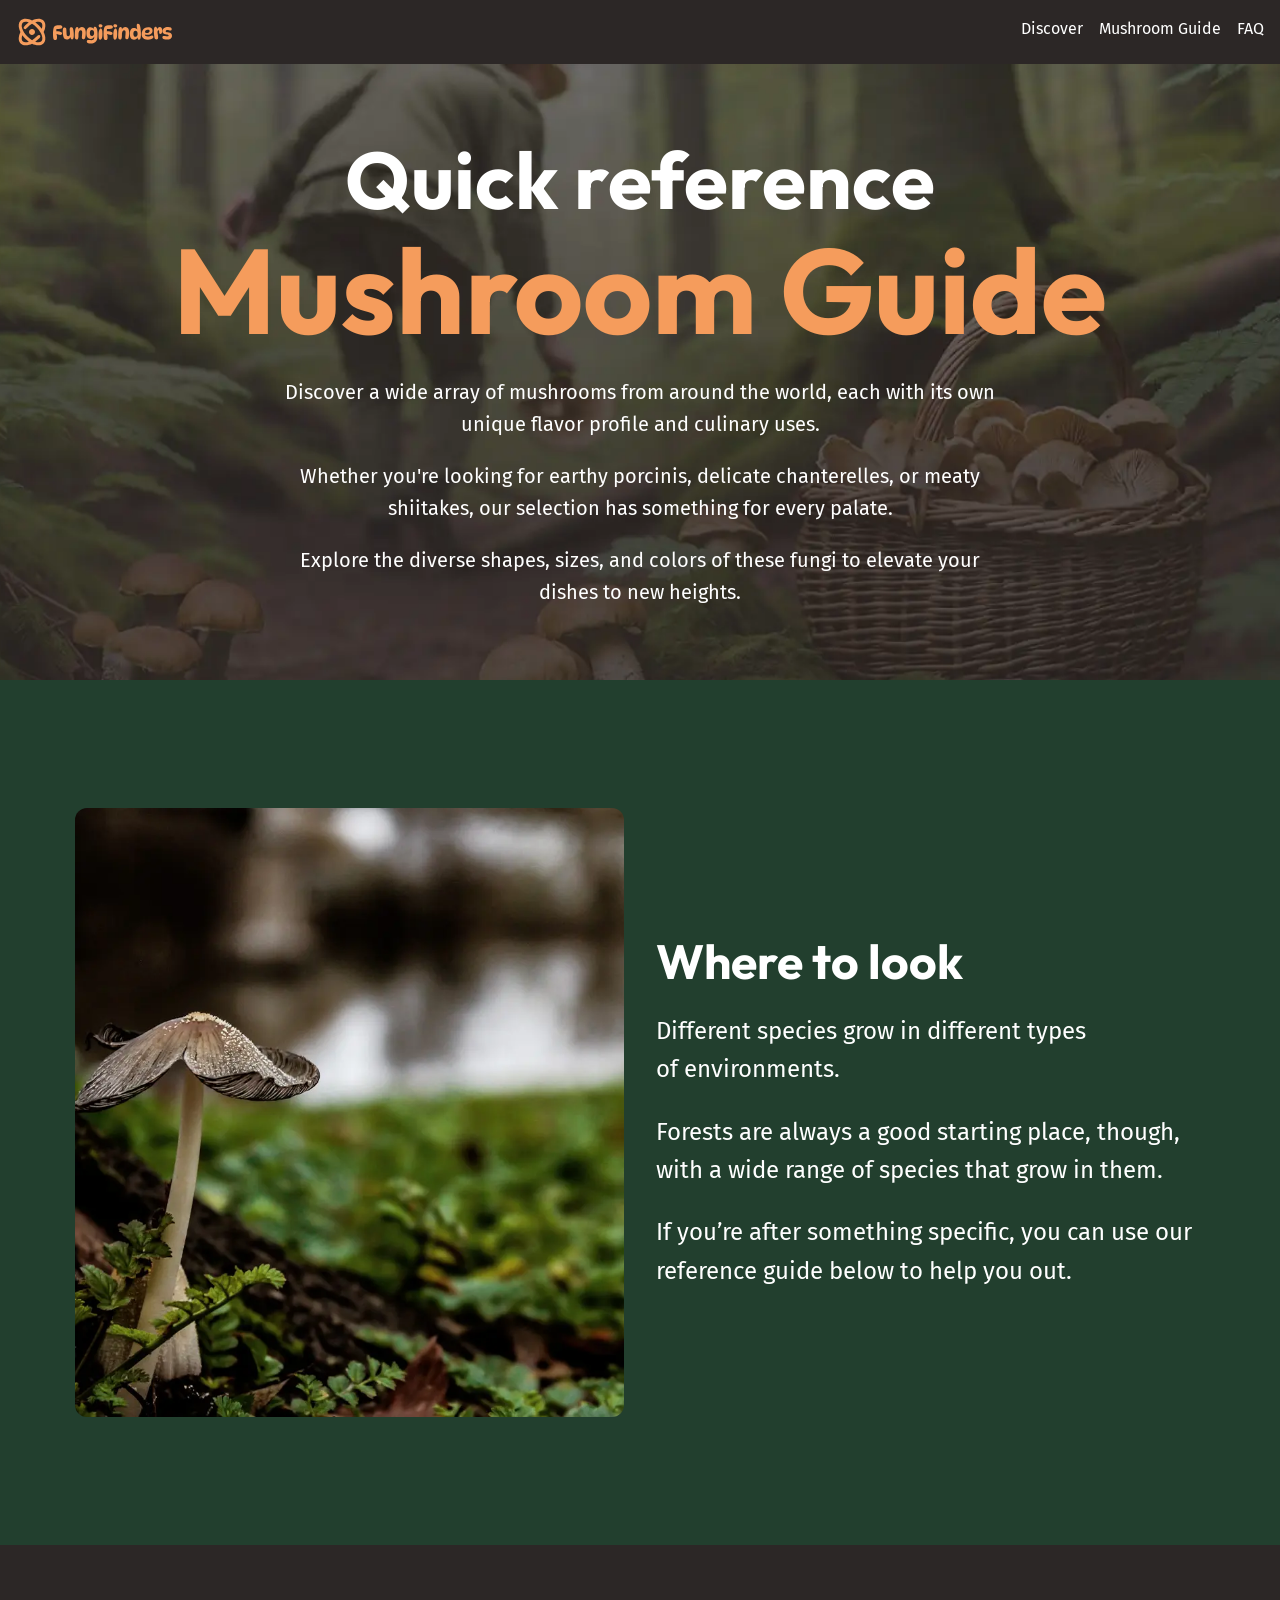
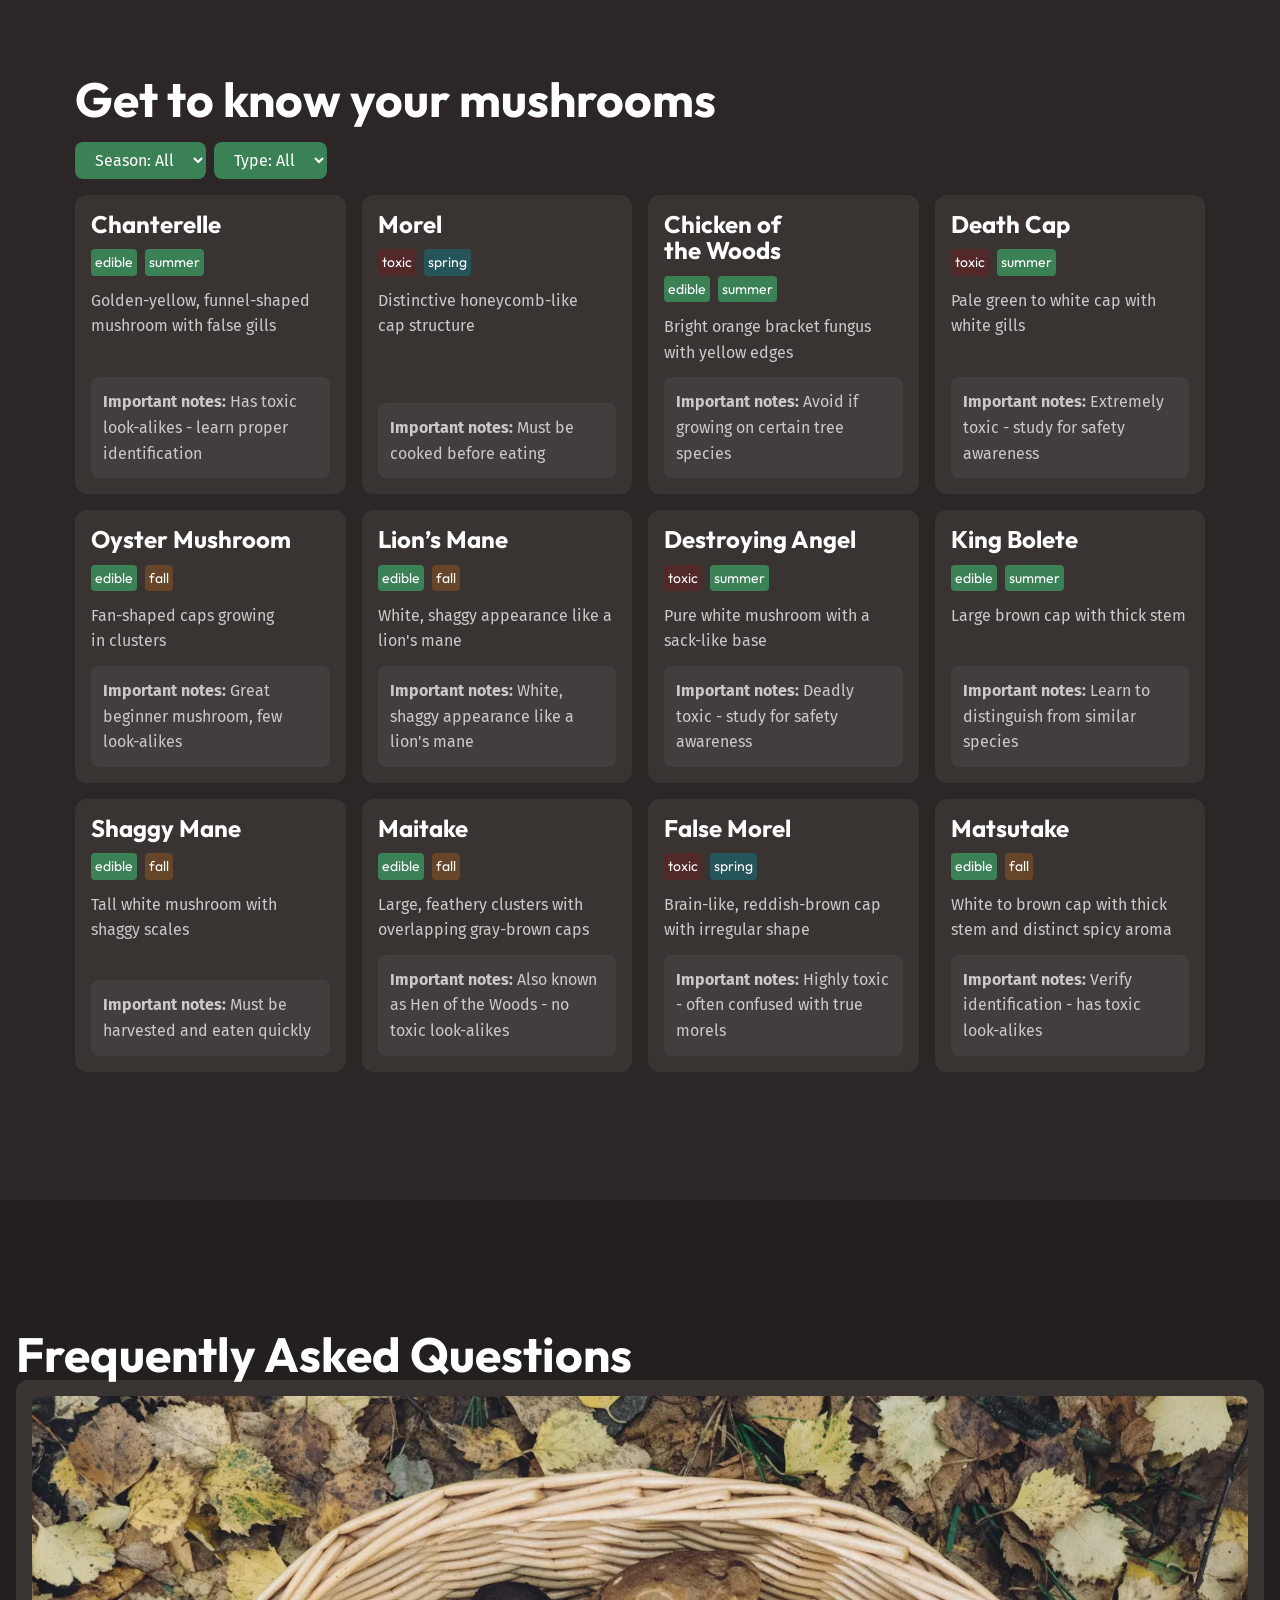
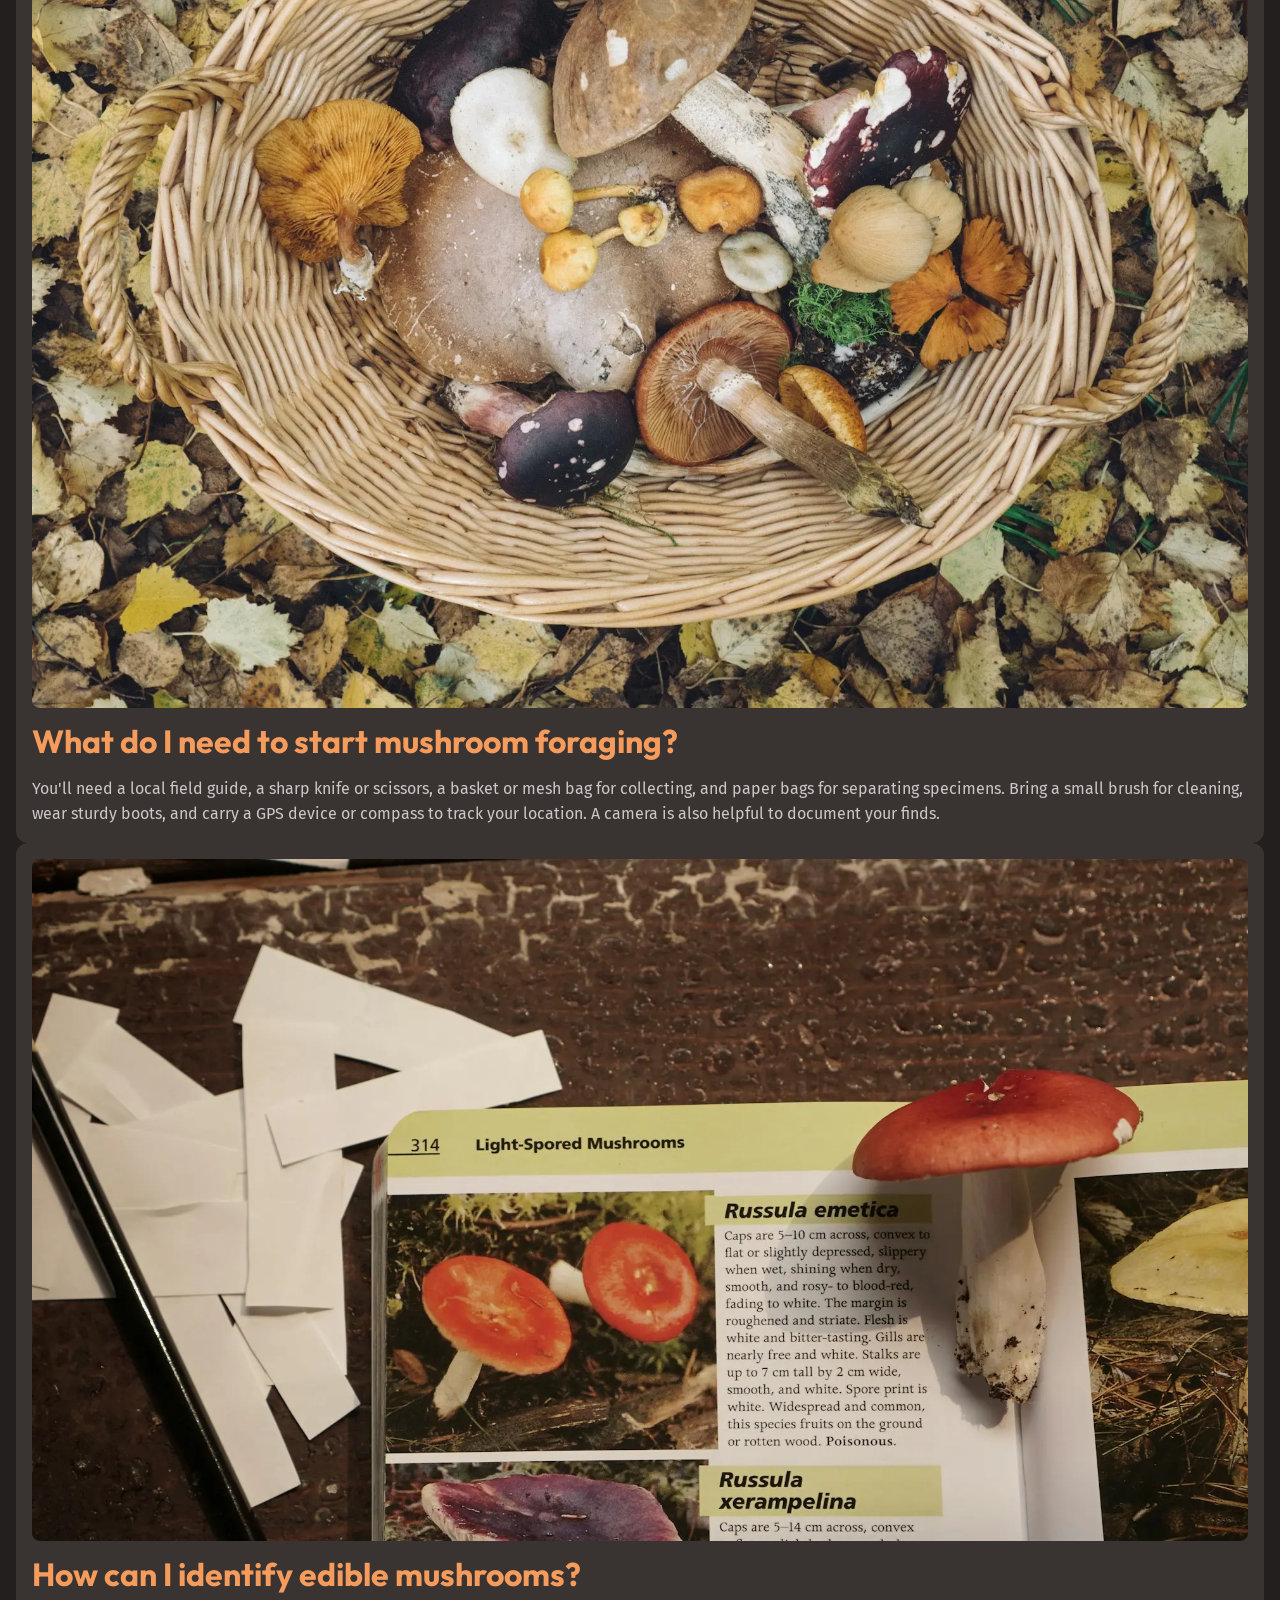
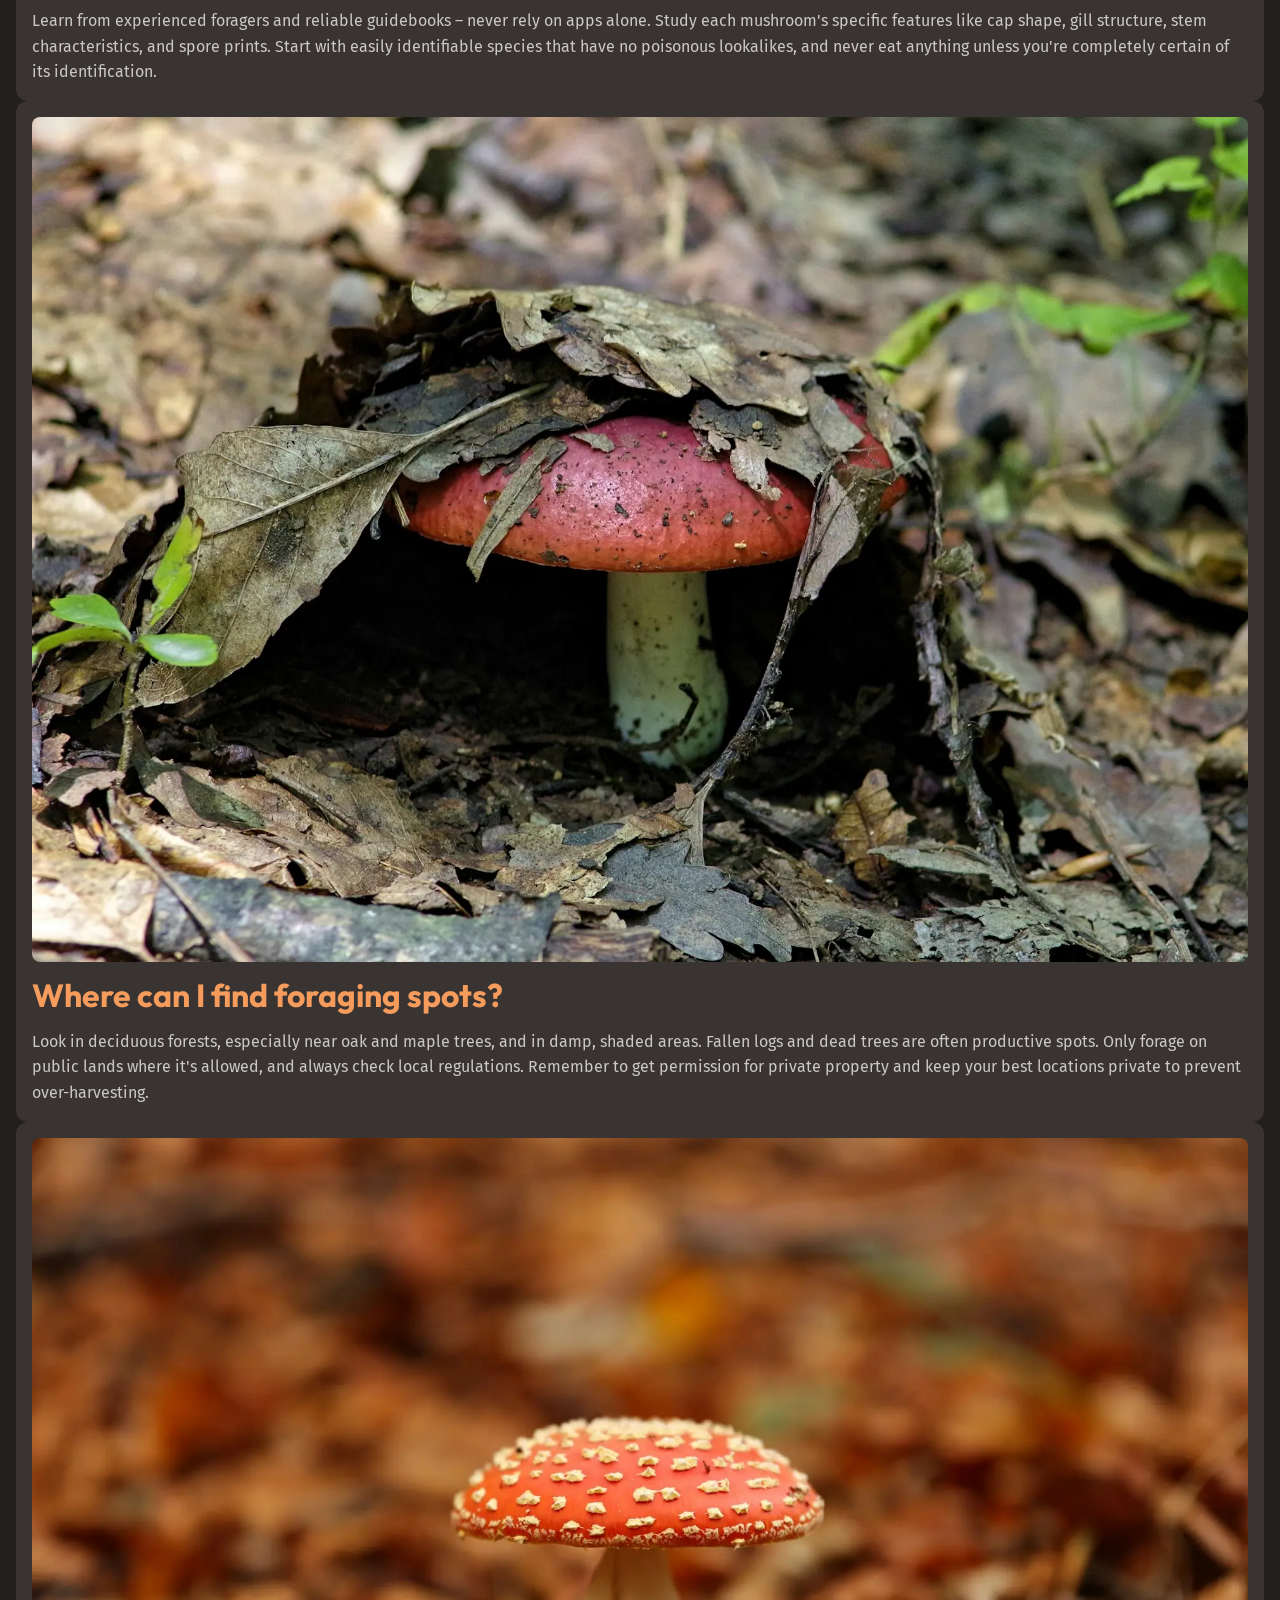
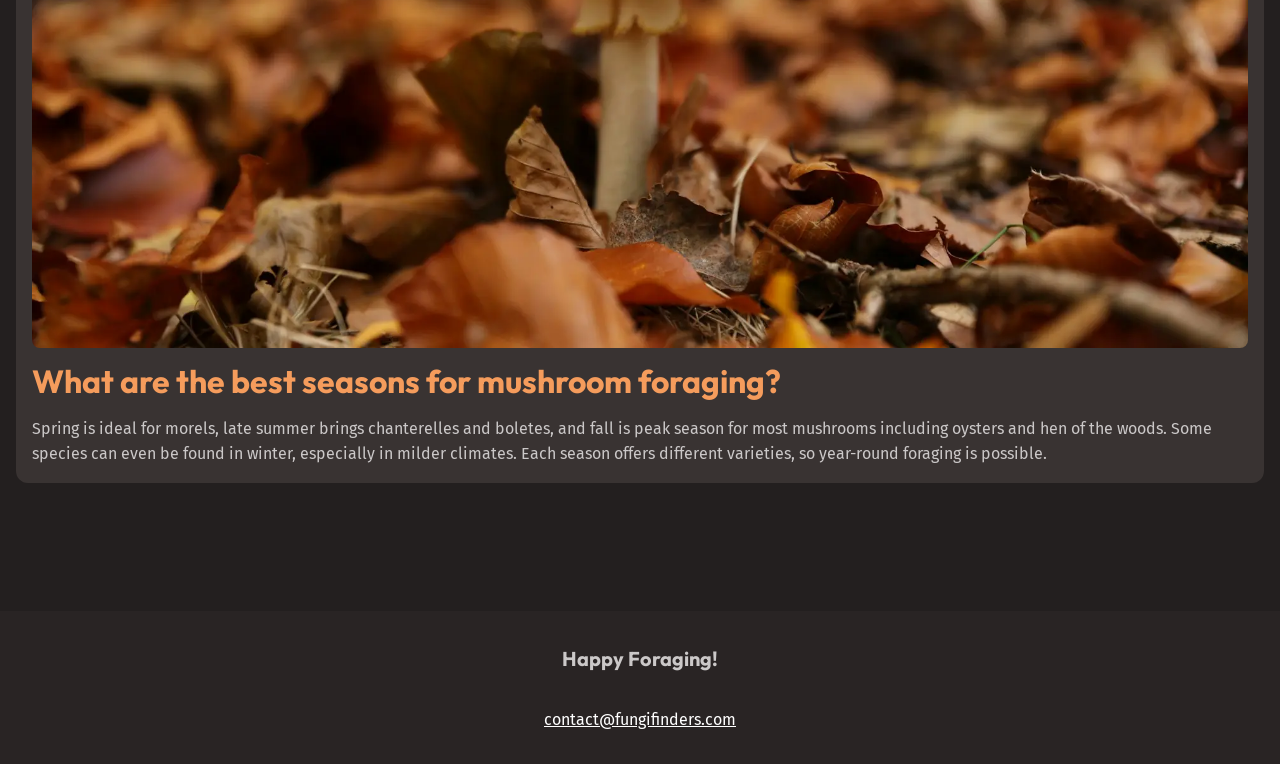
==== mushroom-guide.html @ 96f4bde3 "add decent styling of `select` elements The tag name was used for styling, because if we customize s" ====
<!doctype html>
<html lang="en">
  <head>
    <meta charset="UTF-8" />
    <meta name="viewport" content="width=device-width, initial-scale=1.0" />
    <title>Funghi Finders</title>
    <link rel="preconnect" href="https://fonts.googleapis.com" />
    <link rel="preconnect" href="https://fonts.gstatic.com" crossorigin />
    <link
      href="https://fonts.googleapis.com/css2?family=Fira+Sans:wght@400;700&family=Outfit:wght@100..900&display=swap"
      rel="stylesheet"
    />
    <link rel="stylesheet" href="style.css" />
    <script src="/main.js" defer></script>
  </head>
  <body>
    <a class="skip-to-main" href="#main">Skip to main content</a>

    <header class="site-header">
      <div class="wrapper" data-width="wide">
        <div class="site-header__inner">
          <img src="/assets/fungi-finders.svg" alt="Funghi Finders" />
          <button aria-controls="primary-nav" aria-expanded="false">
            <span class="visually-hidden">Menu</span>
            <img src="/assets/hamburger.svg" alt="" />
          </button>
          <nav id="primary-nav" class="primary-navigation">
            <ul>
              <li><a href="/">Discover</a></li>
              <li><a href="#">Mushroom Guide</a></li>
              <li><a href="#">FAQ</a></li>
            </ul>
          </nav>
        </div>
      </div>
    </header>

    <main id="main">
      <section class="hero flow section" data-padding="compact">
        <div class="wrapper">
          <h1 class="hero__title">
            Quick reference <span>Mushroom Guide</span>
          </h1>
        </div>
        <div class="wrapper" data-width="narrow">
          <div class="flow">
            <p>
              Discover a wide array of mushrooms from around the world, each
              with its own unique flavor profile and culinary uses.
            </p>
            <p>
              Whether you're looking for earthy porcinis, delicate chanterelles,
              or meaty shiitakes, our selection has something for every palate.
            </p>
            <p>
              Explore the diverse shapes, sizes, and colors of these fungi to
              elevate your dishes to new heights.
            </p>
          </div>
        </div>
      </section>

      <!-- where to look -->
      <section class="background-accent section">
        <div class="wrapper">
          <div class="equal-columns" data-alignment="centered" data-gap="large">
            <div>
              <img
                src="/assets/where-to-look.webp"
                alt="A white mushroom with a large cap growing on the forest flow"
              />
            </div>
            <div class="flow font-size-lg text-high-contrast">
              <h2 class="section-title">Where to look</h2>
              <p>Different species grow in different types of environments.</p>
              <p>
                Forests are always a good starting place, though, with a wide
                range of species that grow in them.
              </p>
              <p>
                If you’re after something specific, you can use our reference
                guide below to help you out.
              </p>
            </div>
          </div>
        </div>
      </section>

      <section class="mushroom-guide section">
        <div class="wrapper">
          <div class="flow">
            <h2 class="section-title">Get to know your mushrooms</h2>
            <div class="flex-group">
              <select>
                <option value="all">Season: All</option>
                <option value="spring">Spring</option>
                <option value="summer">Summer</option>
                <option value="fall">Fall</option>
              </select>
              <select>
                <option value="all">Type: All</option>
                <option value="edible">Edible</option>
                <option value="toxic">Toxic</option>
              </select>
            </div>

            <!-- grid of mushrooms -->
            <div class="grid-auto-fit">
              <div class="card">
                <h3 class="card__title">Chanterelle</h3>
                <ul
                  class="tag-list"
                  role="list"
                  aria-label="Mushroom characteristics"
                >
                  <li data-edible="edible">
                    <span class="visually-hidden">This mushroom is</span>
                    edible
                  </li>
                  <li data-season="summer">
                    <span class="visually-hidden"
                      >Best season to harvest this mushroom is</span
                    >
                    summer
                  </li>
                </ul>
                <p>Golden-yellow, funnel-shaped mushroom with false gills</p>
                <div class="card__note">
                  <strong>Important notes: </strong>
                  Has toxic look-alikes - learn proper identification
                </div>
              </div>

              <div class="card">
                <h3 class="card__title">Morel</h3>
                <ul
                  class="tag-list"
                  role="list"
                  aria-label="Mushroom characteristics"
                >
                  <li data-edible="toxic">
                    <span class="visually-hidden">This mushroom is</span>
                    toxic
                  </li>
                  <li data-season="spring">
                    <span class="visually-hidden"
                      >Best season to harvest this mushroom is</span
                    >
                    spring
                  </li>
                </ul>
                <p>Distinctive honeycomb-like cap structure</p>
                <div class="card__note">
                  <strong>Important notes: </strong>
                  Must be cooked before eating
                </div>
              </div>

              <div class="card">
                <h3 class="card__title">Chicken of the Woods</h3>
                <ul
                  class="tag-list"
                  role="list"
                  aria-label="Mushroom characteristics"
                >
                  <li data-edible="edible">
                    <span class="visually-hidden">This mushroom is</span>
                    edible
                  </li>
                  <li data-season="summer">
                    <span class="visually-hidden"
                      >Best season to harvest this mushroom is</span
                    >
                    summer
                  </li>
                </ul>
                <p>Bright orange bracket fungus with yellow edges</p>
                <div class="card__note">
                  <strong>Important notes: </strong>
                  Avoid if growing on certain tree species
                </div>
              </div>

              <div class="card">
                <h3 class="card__title">Death Cap</h3>
                <ul
                  class="tag-list"
                  role="list"
                  aria-label="Mushroom characteristics"
                >
                  <li data-edible="toxic">
                    <span class="visually-hidden">This mushroom is</span>
                    toxic
                  </li>
                  <li data-season="summer">
                    <span class="visually-hidden"
                      >Best season to harvest this mushroom is</span
                    >
                    summer
                  </li>
                </ul>
                <p>Pale green to white cap with white gills</p>
                <div class="card__note">
                  <strong>Important notes: </strong>
                  Extremely toxic - study for safety awareness
                </div>
              </div>

              <!-- 2 row -->

              <div class="card">
                <h3 class="card__title">Oyster Mushroom</h3>
                <ul
                  class="tag-list"
                  role="list"
                  aria-label="Mushroom characteristics"
                >
                  <li data-edible="edible">
                    <span class="visually-hidden">This mushroom is</span>
                    edible
                  </li>
                  <li data-season="fall">
                    <span class="visually-hidden"
                      >Best season to harvest this mushroom is</span
                    >
                    fall
                  </li>
                </ul>
                <p>
                  <!-- prettier-ignore -->
                  Fan-shaped caps growing in clusters
                </p>
                <div class="card__note">
                  <strong>Important notes: </strong>
                  Great beginner mushroom, few look-alikes
                </div>
              </div>

              <div class="card">
                <h3 class="card__title">Lion’s Mane</h3>
                <ul
                  class="tag-list"
                  role="list"
                  aria-label="Mushroom characteristics"
                >
                  <li data-edible="edible">
                    <span class="visually-hidden">This mushroom is</span>
                    edible
                  </li>
                  <li data-season="fall">
                    <span class="visually-hidden"
                      >Best season to harvest this mushroom is</span
                    >
                    fall
                  </li>
                </ul>
                <p>
                  <!-- prettier-ignore -->
                  White, shaggy appearance like a lion's mane
                </p>
                <div class="card__note">
                  <strong>Important notes: </strong>
                  White, shaggy appearance like a lion's mane
                </div>
              </div>

              <div class="card">
                <h3 class="card__title">
                  <!-- prettier-ignore -->
                  Destroying Angel
                </h3>
                <ul
                  class="tag-list"
                  role="list"
                  aria-label="Mushroom characteristics"
                >
                  <li data-edible="toxic">
                    <span class="visually-hidden">This mushroom is</span>
                    toxic
                  </li>
                  <li data-season="summer">
                    <span class="visually-hidden"
                      >Best season to harvest this mushroom is</span
                    >
                    summer
                  </li>
                </ul>
                <p>
                  <!-- prettier-ignore -->
                  Pure white mushroom with a sack-like base
                </p>
                <div class="card__note">
                  <strong>Important notes: </strong>
                  Deadly toxic - study for safety awareness
                </div>
              </div>

              <div class="card">
                <h3 class="card__title">
                  <!-- prettier-ignore -->
                  King Bolete
                </h3>
                <ul
                  class="tag-list"
                  role="list"
                  aria-label="Mushroom characteristics"
                >
                  <li data-edible="edible">
                    <span class="visually-hidden">This mushroom is</span>
                    edible
                  </li>
                  <li data-season="summer">
                    <span class="visually-hidden"
                      >Best season to harvest this mushroom is</span
                    >
                    summer
                  </li>
                </ul>
                <p>
                  <!-- prettier-ignore -->
                  Large brown cap with thick stem
                </p>
                <div class="card__note">
                  <strong>Important notes: </strong>
                  Learn to distinguish from similar species
                </div>
              </div>

              <!-- 3 row -->

              <div class="card">
                <h3 class="card__title">
                  <!-- prettier-ignore -->
                  Shaggy Mane
                </h3>
                <ul
                  class="tag-list"
                  role="list"
                  aria-label="Mushroom characteristics"
                >
                  <li data-edible="edible">
                    <span class="visually-hidden">This mushroom is</span>
                    edible
                  </li>
                  <li data-season="fall">
                    <span class="visually-hidden"
                      >Best season to harvest this mushroom is</span
                    >
                    fall
                  </li>
                </ul>
                <p>
                  <!-- prettier-ignore -->
                  Tall white mushroom with shaggy scales
                </p>
                <div class="card__note">
                  <strong>Important notes: </strong>
                  Must be harvested and eaten quickly
                </div>
              </div>

              <div class="card">
                <h3 class="card__title">
                  <!-- prettier-ignore -->
                  Maitake
                </h3>
                <ul
                  class="tag-list"
                  role="list"
                  aria-label="Mushroom characteristics"
                >
                  <li data-edible="edible">
                    <span class="visually-hidden">This mushroom is</span>
                    edible
                  </li>
                  <li data-season="fall">
                    <span class="visually-hidden"
                      >Best season to harvest this mushroom is</span
                    >
                    fall
                  </li>
                </ul>
                <p>
                  <!-- prettier-ignore -->
                  Large, feathery clusters with overlapping gray-brown caps
                </p>
                <div class="card__note">
                  <strong>Important notes: </strong>
                  Also known as Hen of the Woods - no toxic look-alikes
                </div>
              </div>

              <div class="card">
                <h3 class="card__title">
                  <!-- prettier-ignore -->
                  False Morel
                </h3>
                <ul
                  class="tag-list"
                  role="list"
                  aria-label="Mushroom characteristics"
                >
                  <li data-edible="toxic">
                    <span class="visually-hidden">This mushroom is</span>
                    toxic
                  </li>
                  <li data-season="spring">
                    <span class="visually-hidden"
                      >Best season to harvest this mushroom is</span
                    >
                    spring
                  </li>
                </ul>
                <p>
                  <!-- prettier-ignore -->
                  Brain-like, reddish-brown cap with irregular shape
                </p>
                <div class="card__note">
                  <strong>Important notes: </strong>
                  Highly toxic - often confused with true morels
                </div>
              </div>

              <div class="card">
                <h3 class="card__title">
                  <!-- prettier-ignore -->
                  Matsutake
                </h3>
                <ul
                  class="tag-list"
                  role="list"
                  aria-label="Mushroom characteristics"
                >
                  <li data-edible="edible">
                    <span class="visually-hidden">This mushroom is</span>
                    edible
                  </li>
                  <li data-season="fall">
                    <span class="visually-hidden"
                      >Best season to harvest this mushroom is</span
                    >
                    fall
                  </li>
                </ul>
                <p>
                  <!-- prettier-ignore -->
                  White to brown cap with thick stem and distinct spicy aroma
                </p>
                <div class="card__note">
                  <strong>Important notes: </strong>
                  Verify identification - has toxic look-alikes
                </div>
              </div>
            </div>
          </div>
        </div>
      </section>

      <section class="background-extra-dark section">
        <div class="wrapper" data-width="wide">
          <h2 class="section-title">Frequently Asked Questions</h2>

          <div class="card">
            <img
              src="/assets/start-foraging.webp"
              alt="A basket full of wild mushrooms"
            />
            <h3 class="card__title">
              What do I need to start mushroom foraging?
            </h3>
            <p>
              You'll need a local field guide, a sharp knife or scissors, a
              basket or mesh bag for collecting, and paper bags for separating
              specimens. Bring a small brush for cleaning, wear sturdy boots,
              and carry a GPS device or compass to track your location. A camera
              is also helpful to document your finds.
            </p>
          </div>

          <div class="card">
            <img
              src="/assets/identify-mushrooms.webp"
              alt="A mushroom on top of a book, showing information on a mushroom"
            />
            <h3 class="card__title">How can I identify edible mushrooms?</h3>
            <p>
              Learn from experienced foragers and reliable guidebooks – never
              rely on apps alone. Study each mushroom's specific features like
              cap shape, gill structure, stem characteristics, and spore prints.
              Start with easily identifiable species that have no poisonous
              lookalikes, and never eat anything unless you're completely
              certain of its identification.
            </p>
          </div>

          <div class="card">
            <img
              src="/assets/where-to-find.webp"
              alt="A mushroom with a red cap"
            />
            <h3 class="card__title">Where can I find foraging spots?</h3>
            <p>
              Look in deciduous forests, especially near oak and maple trees,
              and in damp, shaded areas. Fallen logs and dead trees are often
              productive spots. Only forage on public lands where it's allowed,
              and always check local regulations. Remember to get permission for
              private property and keep your best locations private to prevent
              over-harvesting.
            </p>
          </div>

          <div class="card">
            <img
              src="/assets/best-seasons.webp"
              alt="A red capped mushroom with white dots on it"
            />
            <h3 class="card__title">
              What are the best seasons for mushroom foraging?
            </h3>
            <p>
              Spring is ideal for morels, late summer brings chanterelles and
              boletes, and fall is peak season for most mushrooms including
              oysters and hen of the woods. Some species can even be found in
              winter, especially in milder climates. Each season offers
              different varieties, so year-round foraging is possible.
            </p>
          </div>
        </div>
      </section>
    </main>

    <footer class="site-footer">
      <p class="site-footer__title">Happy Foraging!</p>
      <a href="mailto:contact@fungifinders.com">contact@fungifinders.com</a>
    </footer>
  </body>
</html>
---- style.css ----
@layer reset {
  *,
  *::before,
  *::after {
    box-sizing: border-box;
  }

  /* https://kilianvalkhof.com/2022/css-html/your-css-reset-needs-text-size-adjust-probably/ */
  html {
    -moz-text-size-adjust: none;
    -webkit-text-size-adjust: none;
    text-size-adjust: none;
  }

  body,
  h1,
  h2,
  h3,
  h4,
  p,
  figure,
  blockquote,
  dl,
  dd {
    margin: 0;
  }

  /* https://www.scottohara.me/blog/2019/01/12/lists-and-safari.html */
  [role="list"] {
    list-style: none;
    margin: 0;
    padding: 0;
  }

  body {
    min-block-size: 100vh;
    line-height: 1.6;
  }

  h1,
  h2,
  h3,
  button,
  input,
  label {
    line-height: 1.1;
  }

  h1,
  h2,
  h3,
  h4 {
    text-wrap: balance;
  }

  p,
  li {
    text-wrap: pretty;
  }

  img,
  picture {
    max-inline-size: 100%;
    display: block;
  }

  input,
  button,
  textarea,
  select {
    font: inherit;
  }
}

@layer base {
  :root {
    --clr-white: hsl(0, 0%, 100%);
    --clr-gray-100: hsl(0, 2%, 79%);
    --clr-brand-400: hsl(25, 88%, 75%);
    --clr-brand-500: hsl(25, 88%, 66%);
    --clr-green-400: hsl(143, 19%, 49%);
    --clr-green-500: hsl(143, 38%, 37%);
    --clr-green-600: hsl(145, 29%, 19%);
    --clr-brown-500: hsl(10, 5%, 25%);
    --clr-brown-600: hsl(9, 7%, 21%);
    --clr-brown-700: hsl(9, 8%, 16%);
    --clr-brown-800: hsl(0, 6%, 15%);
    --clr-brown-900: hsl(0, 6%, 13%);

    --clr-orange-500: hsl(28, 43%, 28%);
    --clr-red-500: hsl(359, 34%, 24%);
    --clr-teal-500: hsl(186, 42%, 25%);

    --ff-body: "Fira Sans", sans-serif;
    --ff-heading: "Outfit", sans-serif;

    --fs-300: 0.875rem;
    --fs-400: 1rem;
    --fs-500: 1.125rem;
    --fs-600: 1.25rem;
    --fs-700: 1.5rem;
    --fs-800: 2rem;
    --fs-900: 3.75rem;
    --fs-1000: 3.75rem;

    @media (width > 760px) {
      --fs-300: 0.875rem;
      --fs-400: 1rem;
      --fs-500: 1.25rem;
      --fs-600: 1.5rem;
      --fs-700: 2rem;
      --fs-800: 3rem;
      --fs-900: 5rem;
      --fs-1000: 7.5rem;
    }
  }

  :root {
    --text-main: var(--clr-gray-100);
    --text-high-contrast: var(--clr-white);
    --text-brand: var(--clr-brand-500);
    --text-brand-light: var(--clr-brand-400);

    --background-accent-light: var(--clr-green-400);
    --background-accent-main: var(--clr-green-500);
    --background-accent-dark: var(--clr-green-600);

    --background-extra-light: var(--clr-brown-500);
    --background-light: var(--clr-brown-600);
    --background-main: var(--clr-brown-700);
    --background-dark: var(--clr-brown-800);
    --background-extra-dark: var(--clr-brown-900);

    --font-size-heading-sm: var(--fs-700);
    --font-size-heading-regular: var(--fs-800);
    --font-size-heading-lg: var(--fs-900);
    --font-size-heading-xl: var(--fs-1000);

    --font-size-sm: var(--fs-300);
    --font-size-regular: var(--fs-400);
    --font-size-md: var(--fs-500);
    --font-size-lg: var(--fs-600);

    --border-radius-1: 0.25rem;
    --border-radius-2: 0.5rem;
    --border-radius-3: 0.75rem;
  }

  html {
    font-family: var(--ff-body);
    line-height: 1.6;
  }
  body {
    font-size: var(--font-size-regular);
    color: var(--text-main);
    background-color: var(--background-main);
  }

  h1,
  h2,
  h3,
  h4 {
    font-family: var(--ff-heading);
    color: var(--text-high-contrast);
  }

  h1 {
    font-size: var(--font-size-heading-lg);
  }

  a {
    color: var(--text-high-contrast);
  }

  a:hover,
  a:focus-visible {
    color: var(--text-brand-light);
  }

  img {
    border-radius: var(--border-radius-3);
  }
}

@layer layout {
  .flow > * + * {
    margin-block-start: var(--flow-space, 1em);
  }

  .grid-flow {
    display: grid;
    gap: var(--grid-flow-gap, 1rem);
  }

  .grid-auto-fit {
    --auto-fit-min-col-size: 250px;

    display: grid;
    gap: 1rem;
    grid-template-columns: repeat(
      auto-fit,
      minmax(min(var(--auto-fit-min-col-size), 100%), 1fr)
    );
  }

  .equal-columns {
    display: grid;
    gap: var(--equal-columns-gap, 1rem);
    align-items: var(--equal-columns-vertical-alignment, stretch);

    @media (width > 760px) {
      grid-auto-flow: column;
      grid-auto-columns: 1fr;
    }

    &[data-gap="large"] {
      --equal-columns-gap: 2rem;
    }

    &[data-alignment="centered"] {
      --equal-columns-vertical-alignment: center;
    }
  }

  .flex-group {
    display: flex;
    flex-wrap: wrap;
    gap: 0.5rem;
  }

  .section {
    --padding-block: 3.75rem;

    padding-block: var(--padding-block);

    @media (width > 760px) {
      --padding-block: 8rem;

      &[data-padding="compact"] {
        --padding-block: 4.5rem;
      }
    }
  }
  .wrapper {
    --wrapper-max-width: 1130px;

    max-width: var(--wrapper-max-width);
    margin-inline: auto;
    padding-inline: 1rem;
    box-sizing: content-box;

    &[data-width="narrow"] {
      --wrapper-max-width: 720px;
    }
    &[data-width="wide"] {
      --wrapper-max-width: 1330px;
    }
  }
}

@layer components {
  .skip-to-main:not(:focus) {
    clip: rect(0 0 0 0);
    clip-path: inset(50%);
    height: 1px;
    overflow: hidden;
    position: absolute;
    white-space: nowrap;
    width: 1px;
  }
  .skip-to-main {
    position: absolute;
    background-color: var(--background-accent-main);
    padding: 1rem;
    border-radius: var(--border-radius-2);
  }

  .site-header {
    padding-block: 1rem;
  }
  .site-header__inner {
    display: flex;
    gap: 0.5rem 1rem;
    flex-wrap: wrap;
    justify-content: space-between;
  }

  [aria-controls="primary-nav"] {
    display: none;

    z-index: 100;
    cursor: pointer;
    background: transparent;
    border: 0;

    img {
      border-radius: 0;
    }
  }
  .primary-navigation {
    ul {
      display: flex;
      flex-wrap: wrap;
      gap: 0.5rem 1rem;
      list-style: none;
      margin: 0;
      padding: 0;
    }

    a {
      text-decoration: none;
    }

    @media (width < 760px) {
      display: none;

      position: absolute;
      z-index: 10;
      top: 0;
      right: 0;
      font-size: var(--font-size-lg);
      font-weight: 700;
      font-family: var(--ff-heading);
      background-color: var(--background-accent-main);
      padding: 2rem;
      border-radius: 0 0 0 var(--border-radius-3);

      ul {
        flex-direction: column;
        gap: 0;
      }
      li + li {
        margin-block-start: 2rem;
        padding-block-start: 2rem;
        border-top: 2px solid var(--background-accent-light);
      }
    }
  }

  @media (width < 760px) {
    [aria-controls="primary-nav"] {
      display: block;
    }
    [aria-expanded="true"] ~ .primary-navigation {
      display: block;
    }
  }

  .site-footer {
    display: grid;
    gap: 2rem;
    text-align: center;
    padding-block: 2rem;
    background-color: var(--background-dark);

    a {
      color: var(--text-high-contrast);
    }
    a:hover,
    a:focus-visible {
      color: var(--text-brand-light);
    }
  }
  .site-footer__title {
    font-size: var(--font-size-md);
    font-family: var(--ff-heading);
    font-weight: 700;
  }

  .hero {
    text-align: center;
    font-size: var(--font-size-md);
    color: var(--text-high-contrast);
    background-image: url(/assets/hero.webp);
    background-size: cover;
    background-position: center;
  }
  .hero__title {
    font-size: var(--font-size-heading-lg);

    span {
      font-size: var(--font-size-heading-xl);
      color: var(--text-brand);
      display: block;
    }
  }

  .mushroom-guide {
    --card-title-font-size: var(--font-size-lg);
    --card-title-color: var(--text-high-contrast);
    --card-gap: 0.75rem;
  }

  .card {
    display: flex;
    flex-direction: column;
    gap: var(--card-gap, 1rem);
    padding: 1rem;
    background-color: var(--background-light);
    border-radius: var(--border-radius-3);

    img {
      border-radius: var(--border-radius-2);
    }
  }
  .card__title {
    font-size: var(--card-title-font-size, var(--font-size-heading-sm));
    color: var(--card-title-color, var(--text-brand));
  }
  .card__note {
    margin-block-start: auto;
    background-color: var(--background-extra-light);
    padding: 0.75rem;
    border-radius: var(--border-radius-2);
  }

  .tag-list {
    display: flex;
    flex-wrap: wrap;
    gap: 0.5rem;

    li {
      font-family: var(--ff-heading);
      font-size: var(--font-size-sm);
      color: var(--text-high-contrast);
      padding: 0.125rem 0.25rem;
      border-radius: var(--border-radius-1);
      background-color: var(--tag-bg, red);
    }

    [data-edible="edible"] {
      --tag-bg: var(--background-accent-main);
    }
    [data-edible="toxic"] {
      --tag-bg: var(--clr-red-500);
    }
    [data-season="summer"] {
      --tag-bg: var(--background-accent-main);
    }
    [data-season="spring"] {
      --tag-bg: var(--clr-teal-500);
    }
    [data-season="fall"] {
      --tag-bg: var(--clr-orange-500);
    }
  }

  .button {
    display: inline-flex;
    padding: 0.5rem 1rem;
    border-radius: var(--border-radius-2);
    background-color: var(--background-accent-main);
    font-family: var(--ff-heading);
    font-size: var(--font-size-md);
    font-weight: 700;
    cursor: pointer;
    text-decoration: none;
  }
  .button:hover,
  .button:focus-visible {
    color: var(--text-high-contrast);
    background-color: var(--background-accent-light);
  }

  select {
    padding: 0.5rem 1rem;
    background-color: var(--background-accent-main);
    border: 0;
    border-radius: var(--border-radius-2);
    color: var(--text-high-contrast);
  }
}

@layer utilities {
  .visually-hidden {
    clip: rect(0 0 0 0);
    clip-path: inset(50%);
    height: 1px;
    overflow: hidden;
    position: absolute;
    white-space: nowrap;
    width: 1px;
  }

  :root {
    .text-center {
      text-align: center;
    }
    .text-high-contrast {
      color: var(--text-high-contrast);
    }
    .text-brand {
      color: var(--text-brand);
    }

    .section-title {
      font-size: var(--font-size-heading-regular);
    }

    .background-main {
      background-color: var(--background-main);
    }
    .background-light {
      background-color: var(--background-light);
    }
    .background-extra-light {
      background-color: var(--background-extra-light);
    }
    .background-dark {
      background-color: var(--background-dark);
    }
    .background-extra-dark {
      background-color: var(--background-extra-dark);
    }
    .background-accent {
      background-color: var(--background-accent-dark);
    }

    .font-size-sm {
      font-size: var(--font-size-sm);
    }
    .font-size-regular {
      font-size: var(--font-size-regular);
    }
    .font-size-md {
      font-size: var(--font-size-md);
    }
    .font-size-lg {
      font-size: var(--font-size-lg);
    }

    .border-radius-1 {
      border-radius: var(--border-radius-1);
    }
    .border-radius-2 {
      border-radius: var(--border-radius-2);
    }
    .border-radius-3 {
      border-radius: var(--border-radius-3);
    }
  }
}
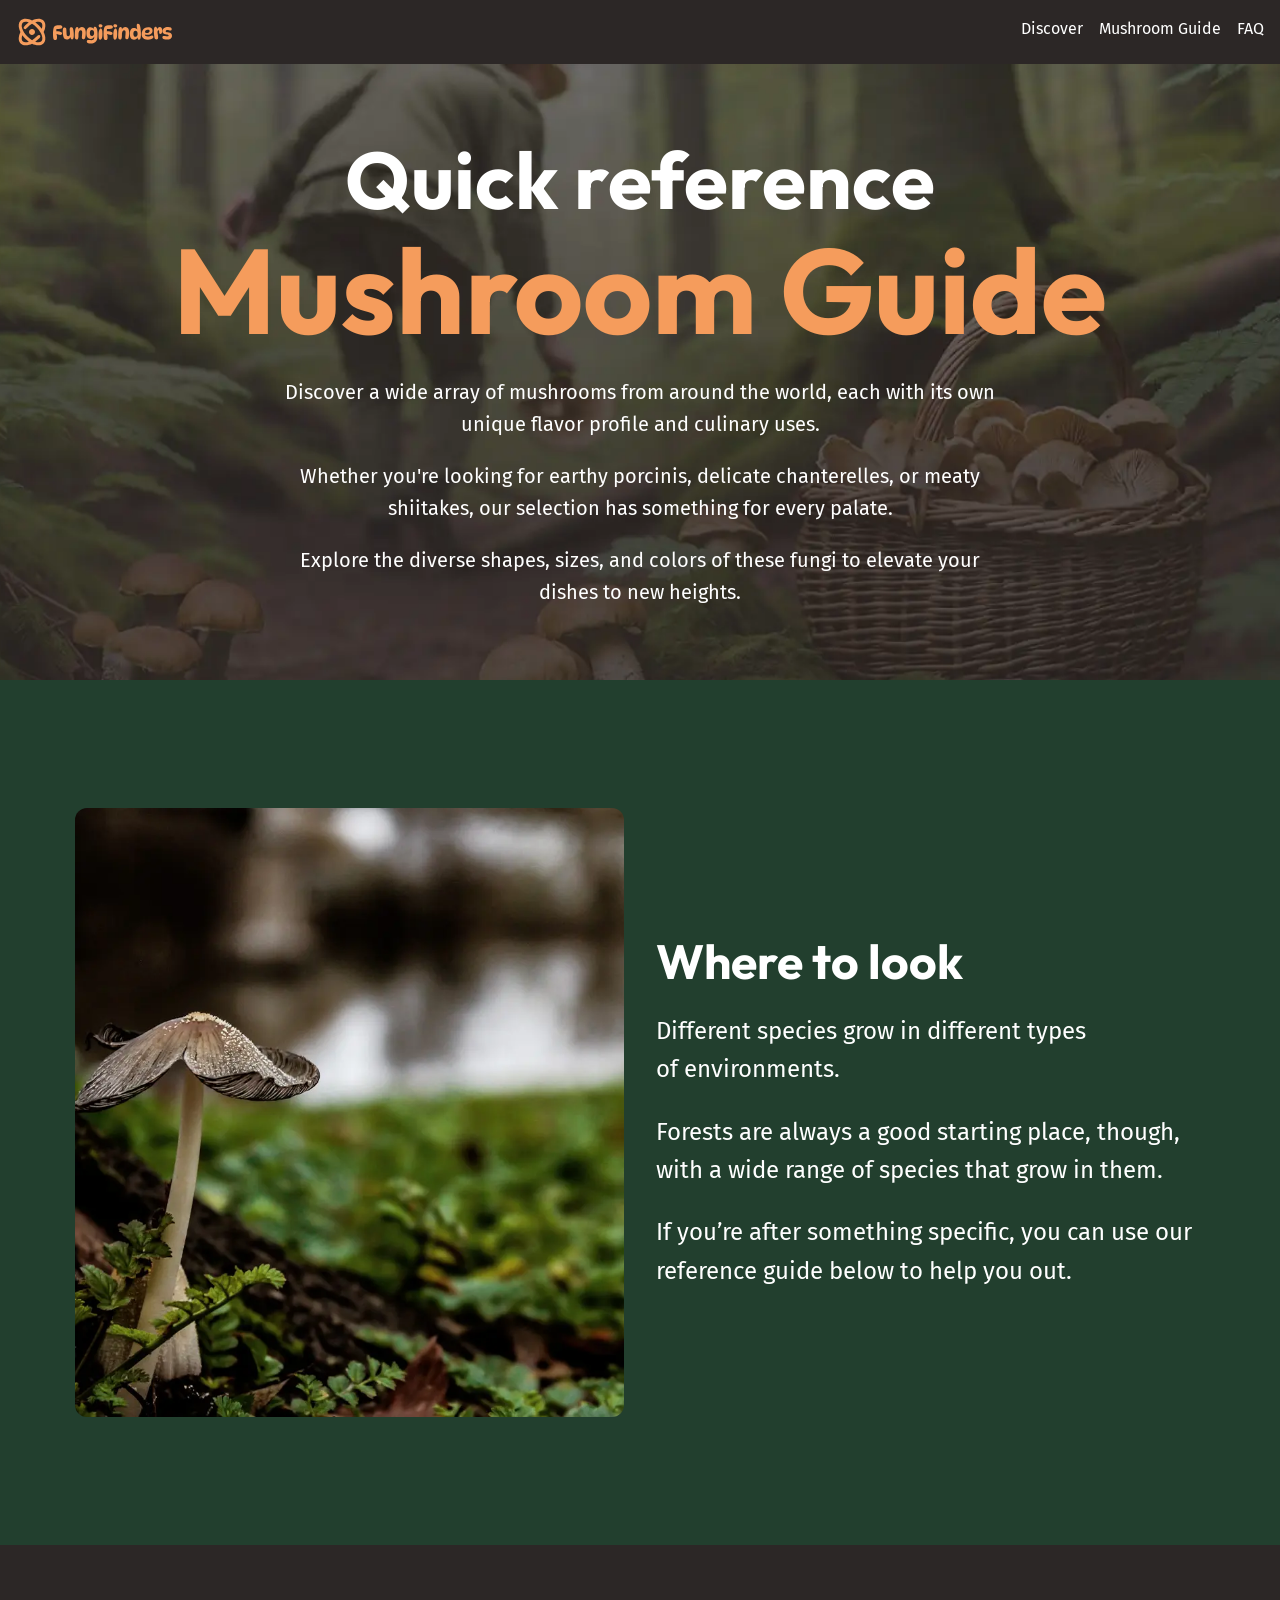
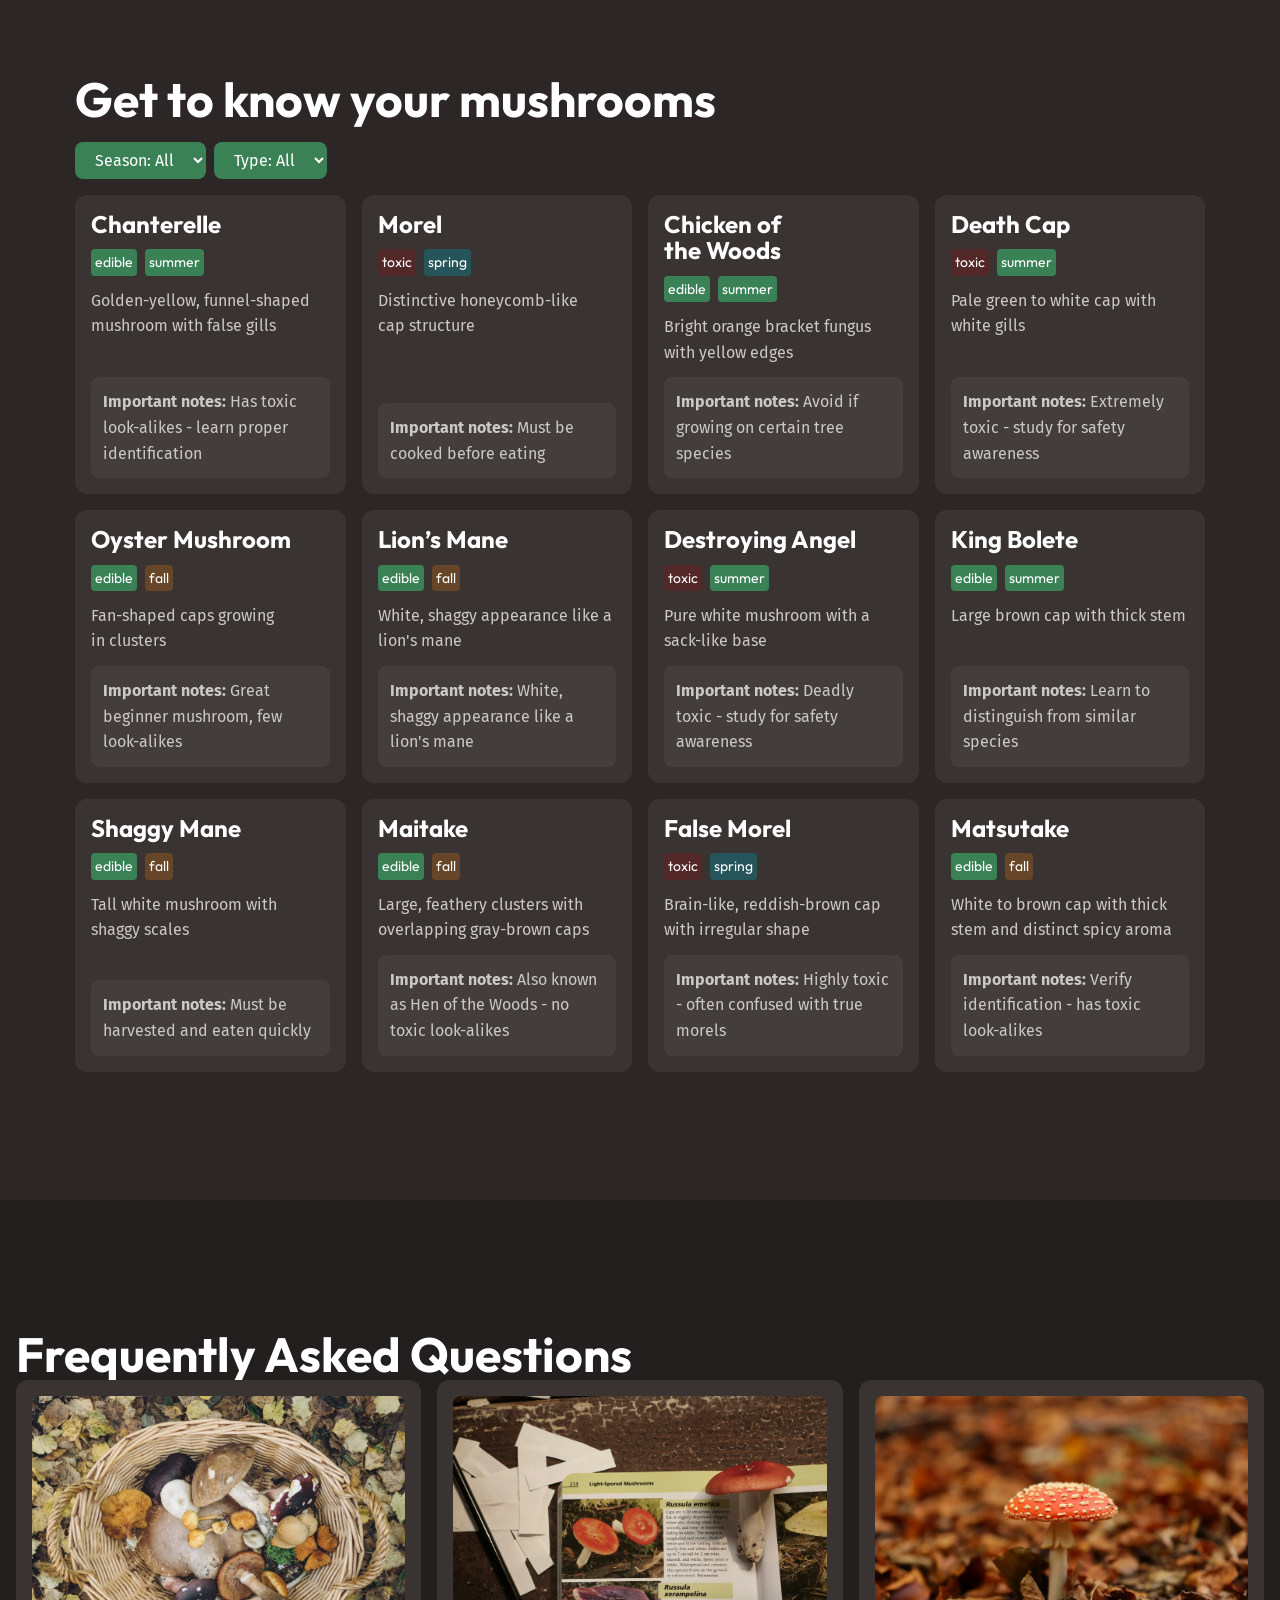
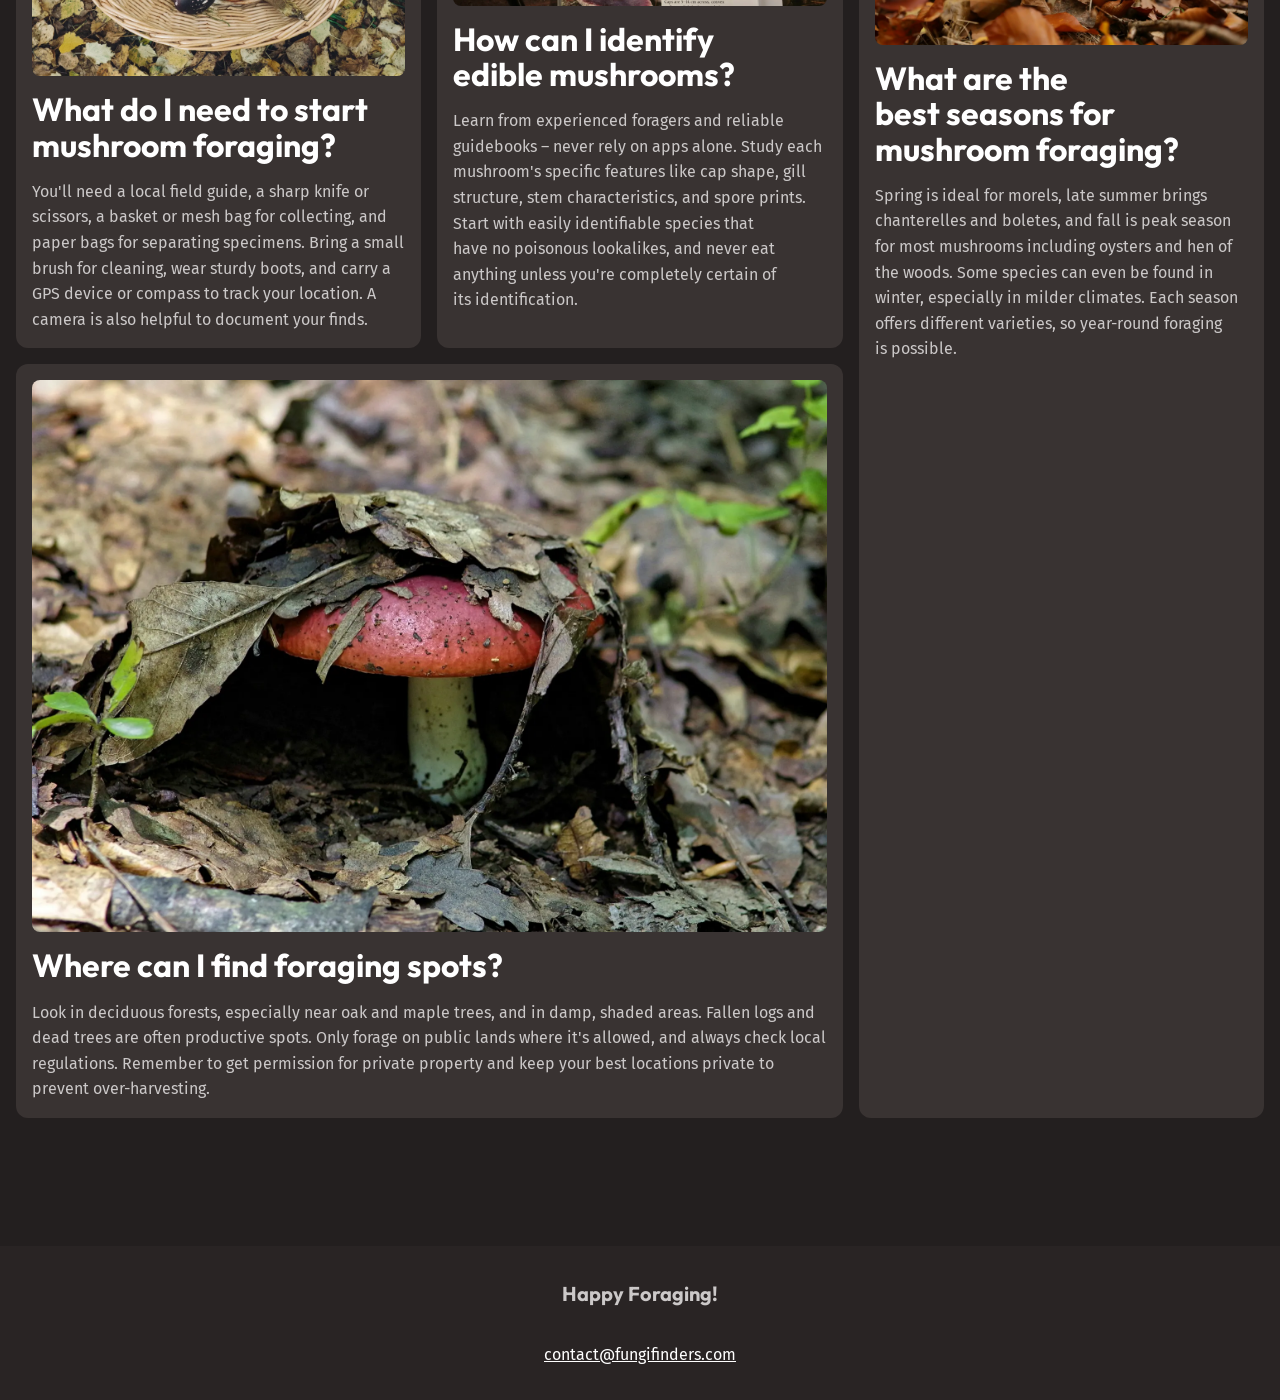
==== commit df1253a2: "add basic styles of Bento grid" ====
--- a/mushroom-guide.html
+++ b/mushroom-guide.html
@@ -460,70 +460,72 @@
         <div class="wrapper" data-width="wide">
           <h2 class="section-title">Frequently Asked Questions</h2>
 
-          <div class="card">
-            <img
-              src="/assets/start-foraging.webp"
-              alt="A basket full of wild mushrooms"
-            />
-            <h3 class="card__title">
-              What do I need to start mushroom foraging?
-            </h3>
-            <p>
-              You'll need a local field guide, a sharp knife or scissors, a
-              basket or mesh bag for collecting, and paper bags for separating
-              specimens. Bring a small brush for cleaning, wear sturdy boots,
-              and carry a GPS device or compass to track your location. A camera
-              is also helpful to document your finds.
-            </p>
-          </div>
-
-          <div class="card">
-            <img
-              src="/assets/identify-mushrooms.webp"
-              alt="A mushroom on top of a book, showing information on a mushroom"
-            />
-            <h3 class="card__title">How can I identify edible mushrooms?</h3>
-            <p>
-              Learn from experienced foragers and reliable guidebooks – never
-              rely on apps alone. Study each mushroom's specific features like
-              cap shape, gill structure, stem characteristics, and spore prints.
-              Start with easily identifiable species that have no poisonous
-              lookalikes, and never eat anything unless you're completely
-              certain of its identification.
-            </p>
-          </div>
-
-          <div class="card">
-            <img
-              src="/assets/where-to-find.webp"
-              alt="A mushroom with a red cap"
-            />
-            <h3 class="card__title">Where can I find foraging spots?</h3>
-            <p>
-              Look in deciduous forests, especially near oak and maple trees,
-              and in damp, shaded areas. Fallen logs and dead trees are often
-              productive spots. Only forage on public lands where it's allowed,
-              and always check local regulations. Remember to get permission for
-              private property and keep your best locations private to prevent
-              over-harvesting.
-            </p>
-          </div>
-
-          <div class="card">
-            <img
-              src="/assets/best-seasons.webp"
-              alt="A red capped mushroom with white dots on it"
-            />
-            <h3 class="card__title">
-              What are the best seasons for mushroom foraging?
-            </h3>
-            <p>
-              Spring is ideal for morels, late summer brings chanterelles and
-              boletes, and fall is peak season for most mushrooms including
-              oysters and hen of the woods. Some species can even be found in
-              winter, especially in milder climates. Each season offers
-              different varieties, so year-round foraging is possible.
-            </p>
+          <div class="faq-bento">
+            <div class="card">
+              <img
+                src="/assets/start-foraging.webp"
+                alt="A basket full of wild mushrooms"
+              />
+              <h3 class="card__title">
+                What do I need to start mushroom foraging?
+              </h3>
+              <p>
+                You'll need a local field guide, a sharp knife or scissors, a
+                basket or mesh bag for collecting, and paper bags for separating
+                specimens. Bring a small brush for cleaning, wear sturdy boots,
+                and carry a GPS device or compass to track your location. A
+                camera is also helpful to document your finds.
+              </p>
+            </div>
+
+            <div class="card">
+              <img
+                src="/assets/identify-mushrooms.webp"
+                alt="A mushroom on top of a book, showing information on a mushroom"
+              />
+              <h3 class="card__title">How can I identify edible mushrooms?</h3>
+              <p>
+                Learn from experienced foragers and reliable guidebooks – never
+                rely on apps alone. Study each mushroom's specific features like
+                cap shape, gill structure, stem characteristics, and spore
+                prints. Start with easily identifiable species that have no
+                poisonous lookalikes, and never eat anything unless you're
+                completely certain of its identification.
+              </p>
+            </div>
+
+            <div class="card">
+              <img
+                src="/assets/where-to-find.webp"
+                alt="A mushroom with a red cap"
+              />
+              <h3 class="card__title">Where can I find foraging spots?</h3>
+              <p>
+                Look in deciduous forests, especially near oak and maple trees,
+                and in damp, shaded areas. Fallen logs and dead trees are often
+                productive spots. Only forage on public lands where it's
+                allowed, and always check local regulations. Remember to get
+                permission for private property and keep your best locations
+                private to prevent over-harvesting.
+              </p>
+            </div>
+
+            <div class="card">
+              <img
+                src="/assets/best-seasons.webp"
+                alt="A red capped mushroom with white dots on it"
+              />
+              <h3 class="card__title">
+                What are the best seasons for mushroom foraging?
+              </h3>
+              <p>
+                Spring is ideal for morels, late summer brings chanterelles and
+                boletes, and fall is peak season for most mushrooms including
+                oysters and hen of the woods. Some species can even be found in
+                winter, especially in milder climates. Each season offers
+                different varieties, so year-round foraging is possible.
+              </p>
+            </div>
           </div>
         </div>
       </section>
--- a/style.css
+++ b/style.css
@@ -391,6 +391,45 @@
     --card-gap: 0.75rem;
   }
 
+  .faq-bento {
+    --card-title-color: var(--text-high-contrast);
+
+    display: grid;
+    gap: 1rem;
+    grid-template-areas:
+      "card-one"
+      "card-two"
+      "card-three"
+      "card-four";
+
+    @media (width > 600px) {
+      grid-template-columns: repeat(2, 1fr);
+      grid-template-areas:
+        "card-one   card-two"
+        "card-three card-four";
+    }
+
+    @media (width > 900px) {
+      grid-template-columns: repeat(3, 1fr);
+      grid-template-areas:
+        "card-one   card-two   card-four"
+        "card-three card-three card-four";
+    }
+
+    :nth-child(1) {
+      grid-area: card-one;
+    }
+    :nth-child(2) {
+      grid-area: card-two;
+    }
+    :nth-child(3) {
+      grid-area: card-three;
+    }
+    :nth-child(4) {
+      grid-area: card-four;
+    }
+  }
+
   .card {
     display: flex;
     flex-direction: column;
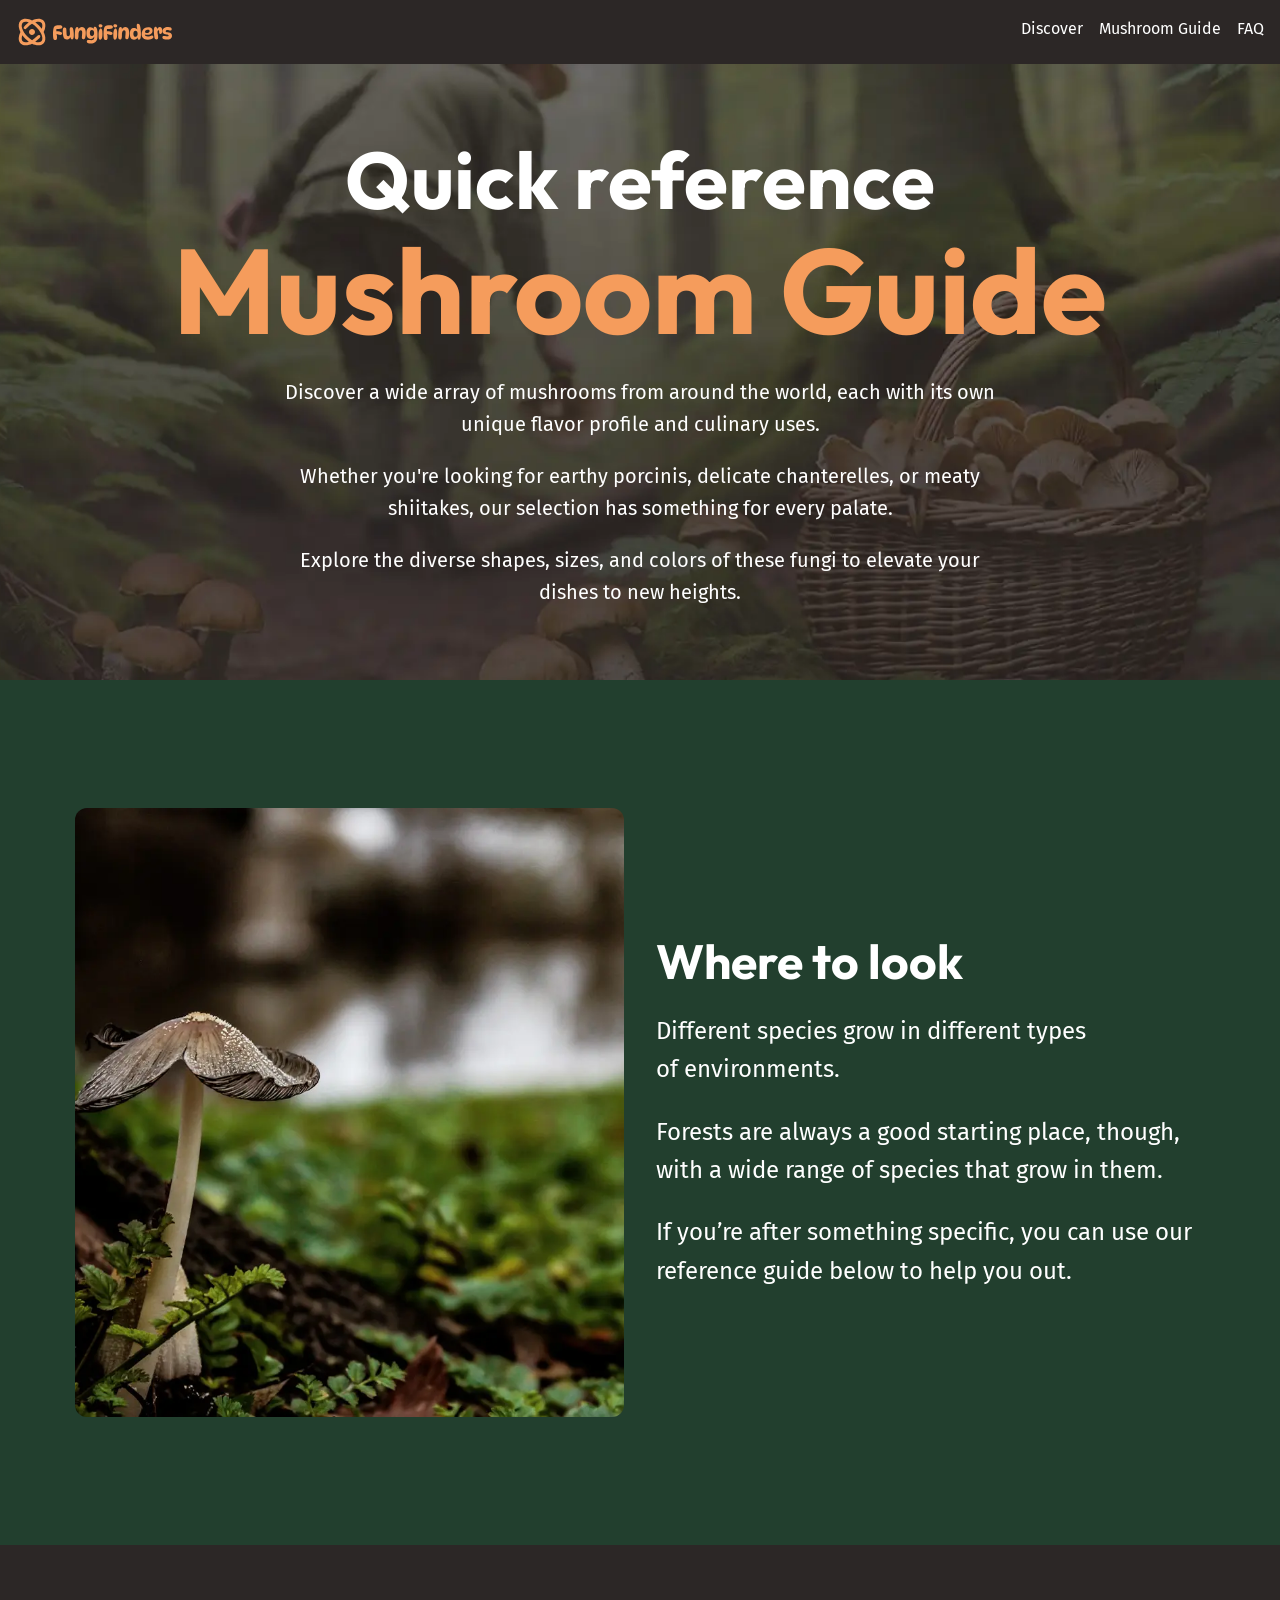
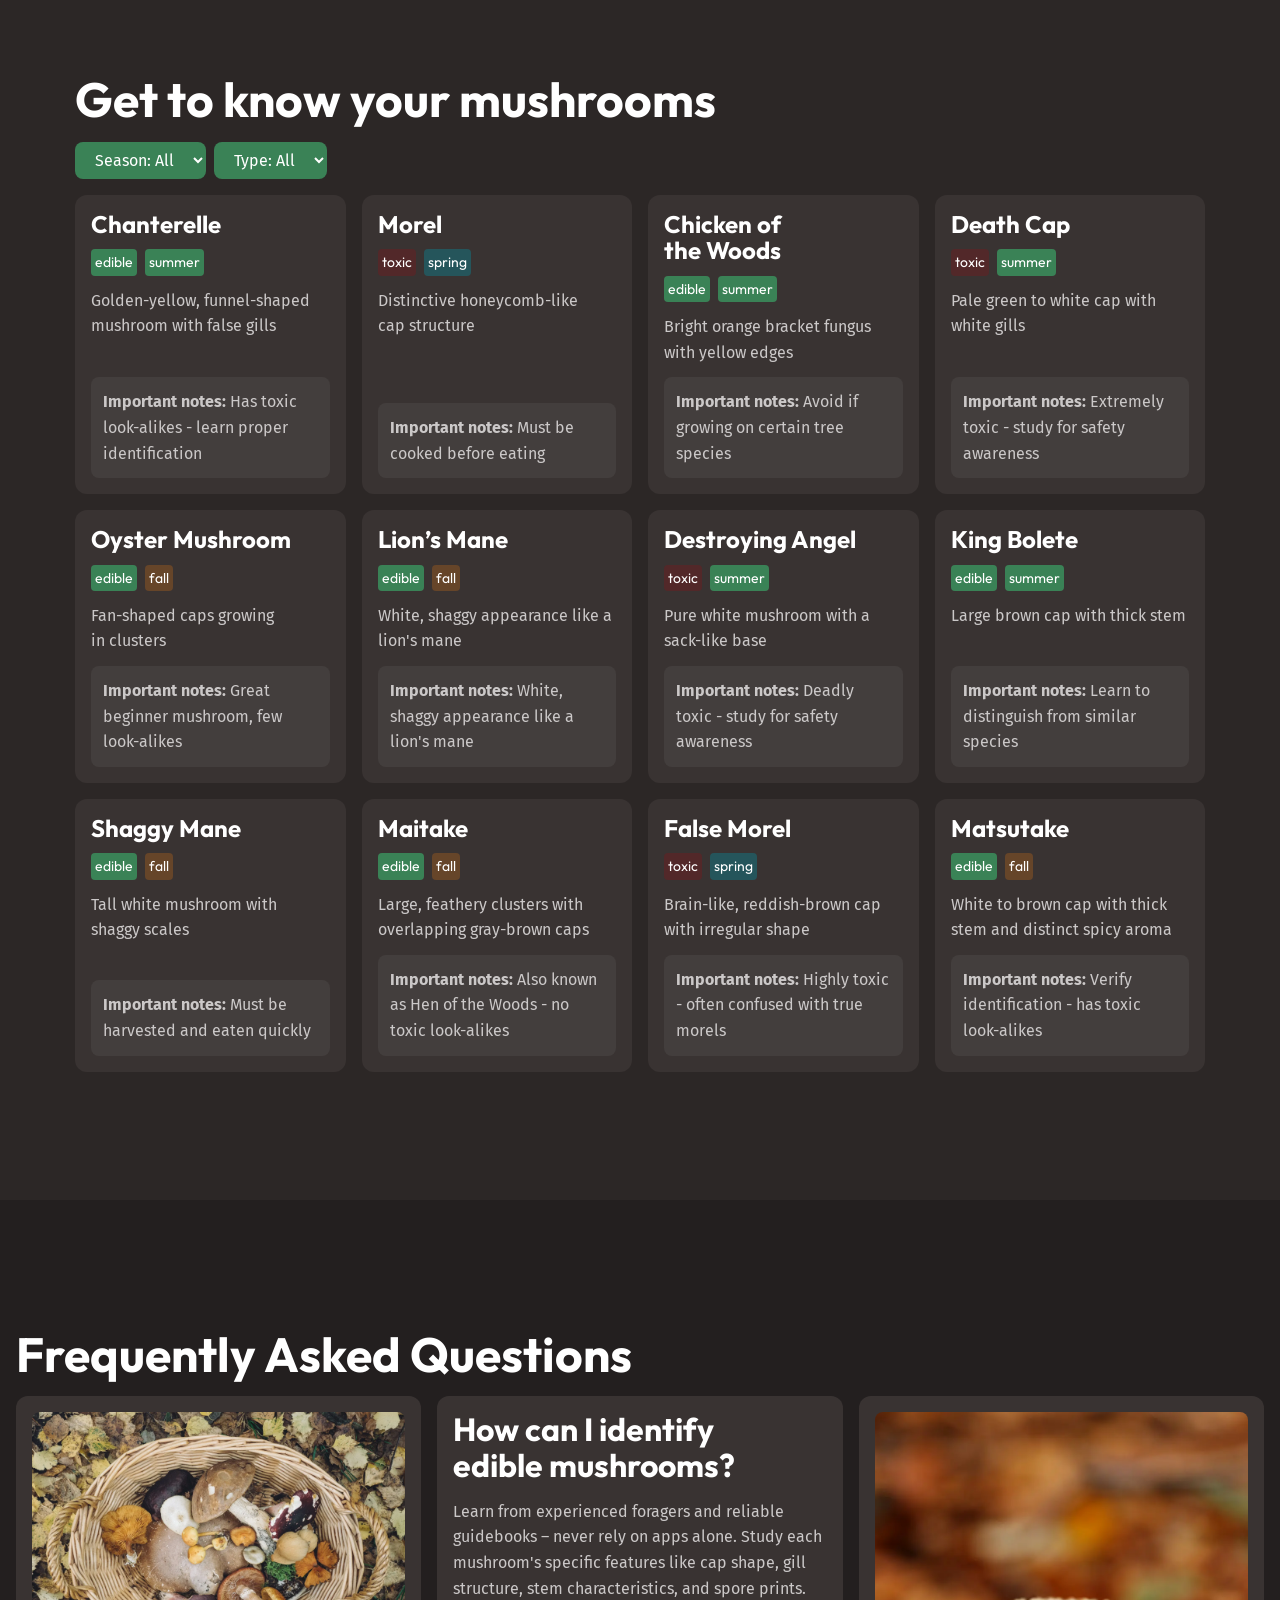
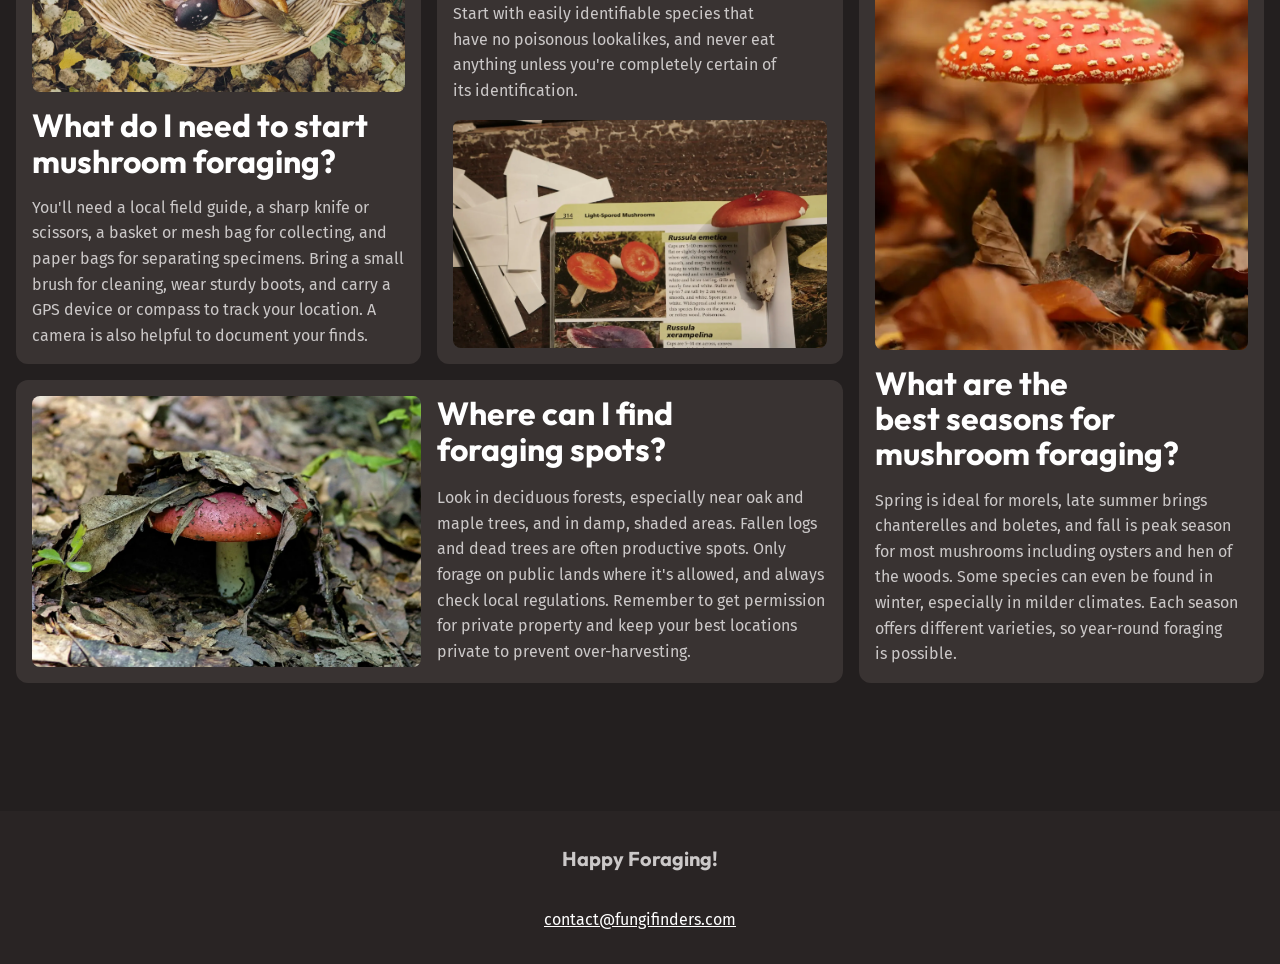
==== commit 8f6fa5ce: "make navigation interactive" ====
--- a/mushroom-guide.html
+++ b/mushroom-guide.html
@@ -27,8 +27,8 @@
           <nav id="primary-nav" class="primary-navigation">
             <ul>
               <li><a href="/">Discover</a></li>
-              <li><a href="#">Mushroom Guide</a></li>
-              <li><a href="#">FAQ</a></li>
+              <li><a href="/mushroom-guide.html">Mushroom Guide</a></li>
+              <li><a href="/mushroom-guide.html#faq">FAQ</a></li>
             </ul>
           </nav>
         </div>
@@ -457,8 +457,8 @@
       </section>
 
       <section class="background-extra-dark section">
-        <div class="wrapper" data-width="wide">
-          <h2 class="section-title">Frequently Asked Questions</h2>
+        <div class="wrapper flow" data-width="wide">
+          <h2 id="faq" class="section-title">Frequently Asked Questions</h2>
 
           <div class="faq-bento">
             <div class="card">
--- a/style.css
+++ b/style.css
@@ -149,7 +149,15 @@
   html {
     font-family: var(--ff-body);
     line-height: 1.6;
-  }
+    scroll-padding: 10rem;
+  }
+
+  @media (prefers-reduced-motion: no-preference) {
+    html {
+      scroll-behavior: smooth;
+    }
+  }
+
   body {
     font-size: var(--font-size-regular);
     color: var(--text-main);
@@ -416,16 +424,44 @@
         "card-three card-three card-four";
     }
 
-    :nth-child(1) {
+    .card > img {
+      height: 100%;
+      object-fit: cover;
+    }
+
+    @media (600px < width < 900px) {
+      .card:nth-child(even) > img {
+        order: 3;
+      }
+    }
+
+    .card:nth-child(1) {
       grid-area: card-one;
     }
-    :nth-child(2) {
+    .card:nth-child(2) {
       grid-area: card-two;
-    }
-    :nth-child(3) {
+
+      @media (width > 900px) {
+        > img {
+          order: 3;
+        }
+      }
+    }
+    .card:nth-child(3) {
       grid-area: card-three;
-    }
-    :nth-child(4) {
+
+      @media (width > 900px) {
+        display: grid;
+        gap: 1rem;
+        grid-template-columns: 1fr 1fr;
+
+        > img {
+          grid-column: 1 / 2;
+          grid-row: 1 / 3;
+        }
+      }
+    }
+    .card:nth-child(4) {
       grid-area: card-four;
     }
   }
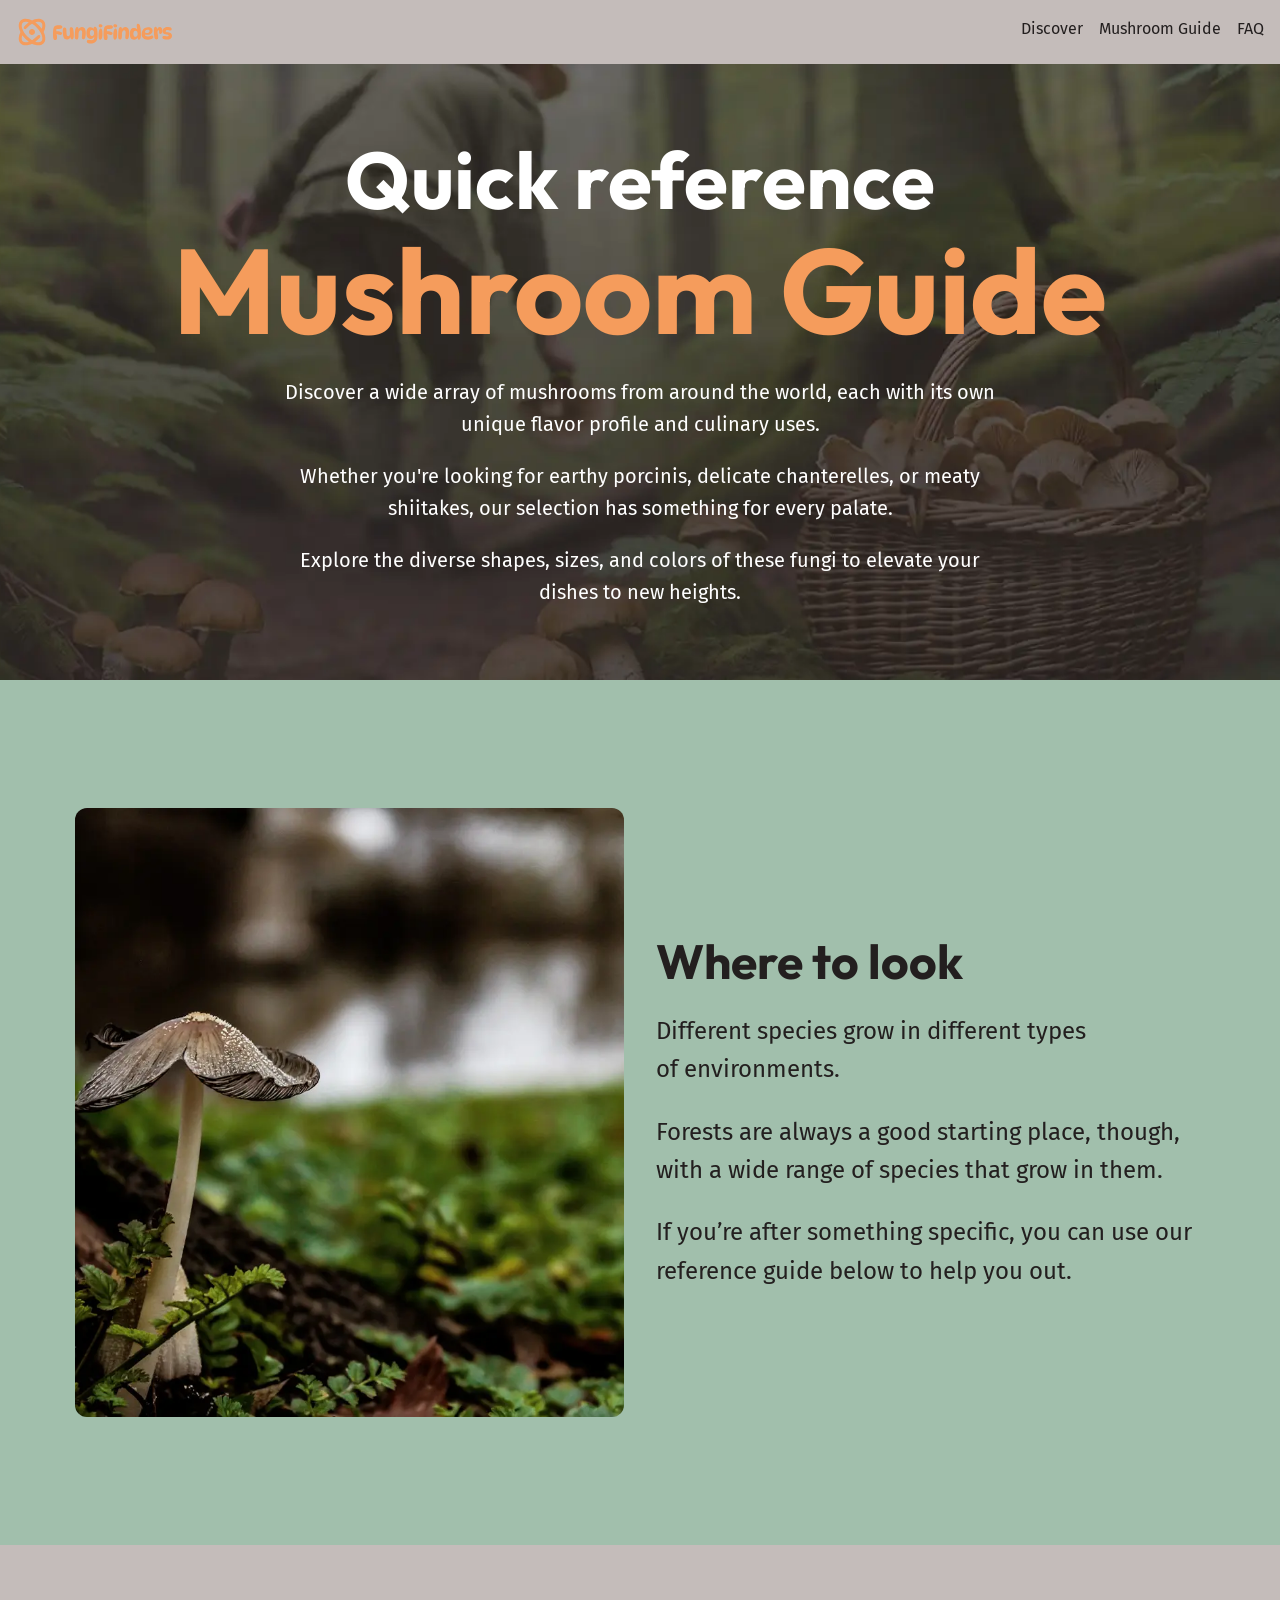
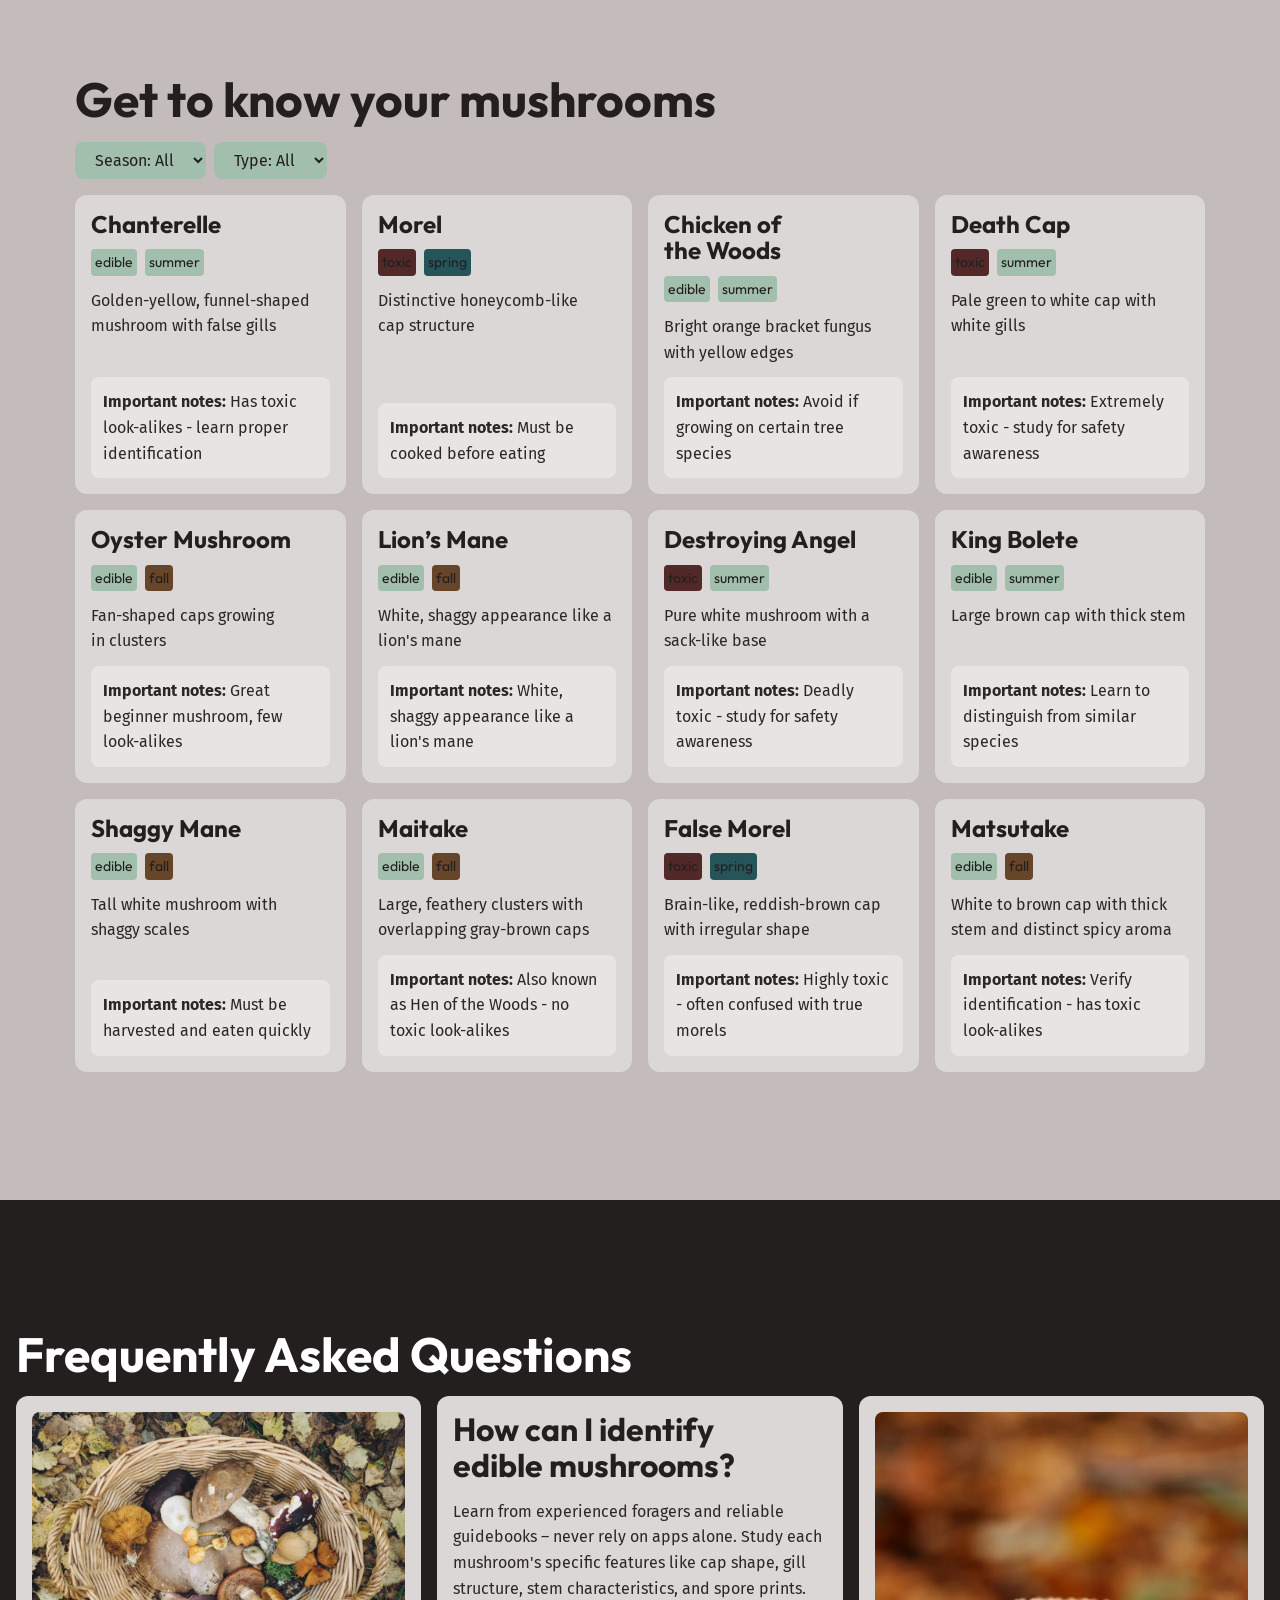
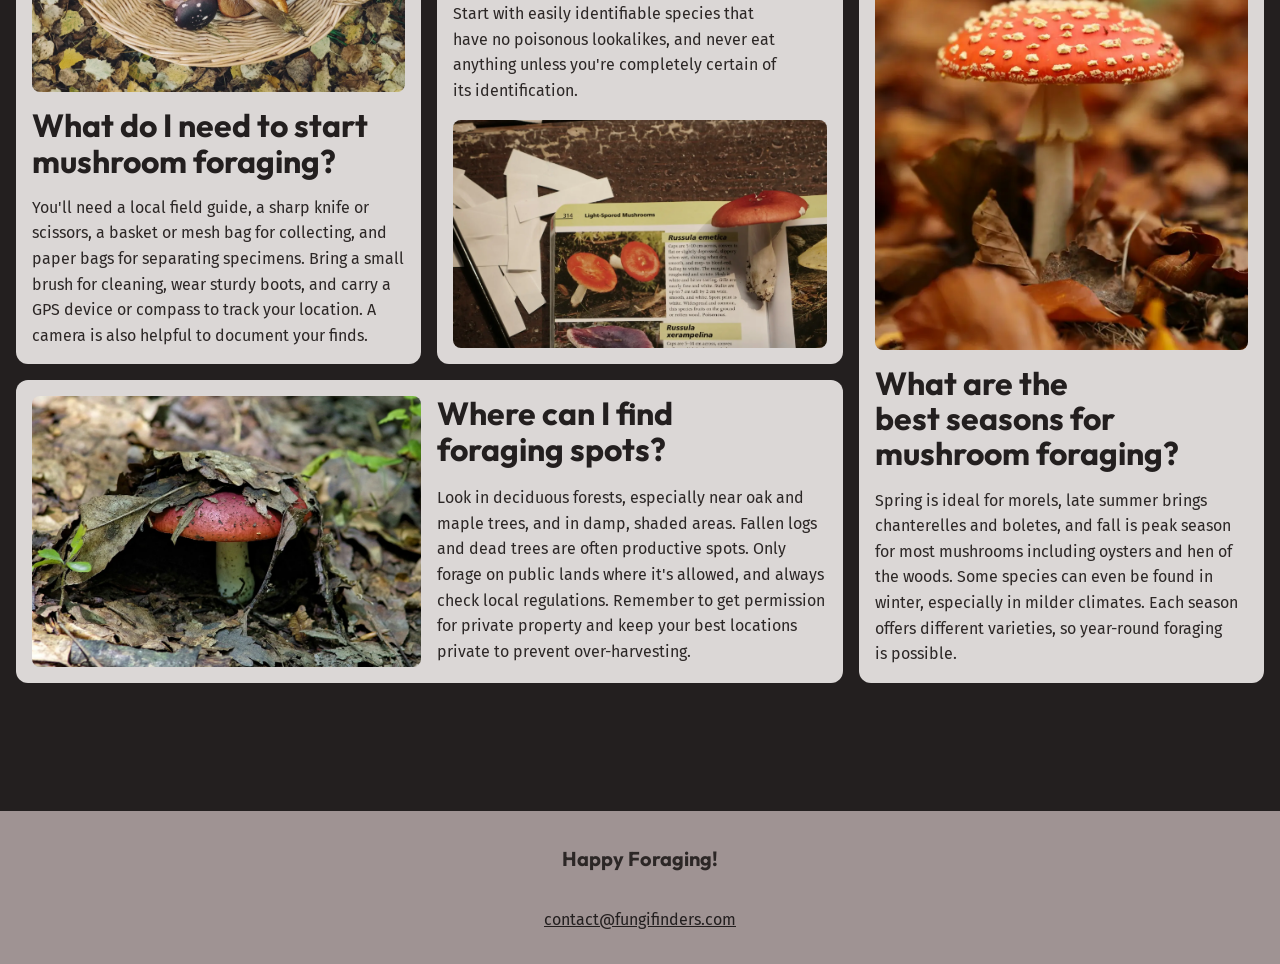
==== commit dfe0f67a: "add a poor light theme It's not perfect, especially in terms of the contrast, but it works.  I added" ====
--- a/mushroom-guide.html
+++ b/mushroom-guide.html
@@ -12,6 +12,7 @@
     />
     <link rel="stylesheet" href="style.css" />
     <script src="/main.js" defer></script>
+    <script src="/mushroom-filter.js" defer></script>
   </head>
   <body>
     <a class="skip-to-main" href="#main">Skip to main content</a>
@@ -36,7 +37,7 @@
     </header>
 
     <main id="main">
-      <section class="hero flow section" data-padding="compact">
+      <section class="hero flow section dark-only" data-padding="compact">
         <div class="wrapper">
           <h1 class="hero__title">
             Quick reference <span>Mushroom Guide</span>
@@ -91,13 +92,13 @@
           <div class="flow">
             <h2 class="section-title">Get to know your mushrooms</h2>
             <div class="flex-group">
-              <select>
+              <select id="season" name="season" hidden>
                 <option value="all">Season: All</option>
                 <option value="spring">Spring</option>
                 <option value="summer">Summer</option>
                 <option value="fall">Fall</option>
               </select>
-              <select>
+              <select id="edible" name="edible" hidden>
                 <option value="all">Type: All</option>
                 <option value="edible">Edible</option>
                 <option value="toxic">Toxic</option>
@@ -105,7 +106,7 @@
             </div>
 
             <!-- grid of mushrooms -->
-            <div class="grid-auto-fit">
+            <div class="grid-auto-fill">
               <div class="card">
                 <h3 class="card__title">Chanterelle</h3>
                 <ul
@@ -451,6 +452,8 @@
                   Verify identification - has toxic look-alikes
                 </div>
               </div>
+
+              <div class="no-matches" hidden>No matches for these filters</div>
             </div>
           </div>
         </div>
@@ -458,7 +461,9 @@
 
       <section class="background-extra-dark section">
         <div class="wrapper flow" data-width="wide">
-          <h2 id="faq" class="section-title">Frequently Asked Questions</h2>
+          <h2 id="faq" class="section-title dark-only">
+            Frequently Asked Questions
+          </h2>
 
           <div class="faq-bento">
             <div class="card">
--- a/style.css
+++ b/style.css
@@ -1,3 +1,7 @@
+@view-transition {
+  navigation: auto;
+}
+
 @layer reset {
   *,
   *::before,
@@ -78,9 +82,14 @@
     --clr-gray-100: hsl(0, 2%, 79%);
     --clr-brand-400: hsl(25, 88%, 75%);
     --clr-brand-500: hsl(25, 88%, 66%);
+    --clr-green-300: hsl(143, 19%, 69%);
     --clr-green-400: hsl(143, 19%, 49%);
     --clr-green-500: hsl(143, 38%, 37%);
     --clr-green-600: hsl(145, 29%, 19%);
+    --clr-brown-100: hsl(10, 5%, 90%);
+    --clr-brown-200: hsl(9, 7%, 85%);
+    --clr-brown-300: hsl(9, 8%, 75%);
+    --clr-brown-400: hsl(0, 6%, 60%);
     --clr-brown-500: hsl(10, 5%, 25%);
     --clr-brown-600: hsl(9, 7%, 21%);
     --clr-brown-700: hsl(9, 8%, 16%);
@@ -144,12 +153,28 @@
     --border-radius-1: 0.25rem;
     --border-radius-2: 0.5rem;
     --border-radius-3: 0.75rem;
+
+    @media (prefers-color-scheme: light) {
+      --text-main: var(--clr-brown-700);
+      --text-high-contrast: var(--clr-brown-900);
+
+      --background-accent-light: var(--clr-green-400);
+      --background-accent-main: var(--clr-green-300);
+      --background-accent-dark: var(--clr-green-300);
+
+      --background-extra-light: var(--clr-brown-100);
+      --background-light: var(--clr-brown-200);
+      --background-main: var(--clr-brown-300);
+      --background-dark: var(--clr-brown-400);
+      --background-extra-dark: var(--clr-brown-900);
+    }
   }
 
   html {
     font-family: var(--ff-body);
     line-height: 1.6;
     scroll-padding: 10rem;
+    overflow-x: clip;
   }
 
   @media (prefers-reduced-motion: no-preference) {
@@ -208,6 +233,16 @@
     grid-template-columns: repeat(
       auto-fit,
       minmax(min(var(--auto-fit-min-col-size), 100%), 1fr)
+    );
+  }
+  .grid-auto-fill {
+    --auto-fill-min-col-size: 250px;
+
+    display: grid;
+    gap: 1rem;
+    grid-template-columns: repeat(
+      auto-fill,
+      minmax(min(var(--auto-fill-min-col-size), 100%), 1fr)
     );
   }
 
@@ -306,6 +341,8 @@
     }
   }
   .primary-navigation {
+    --animation-multiplier: 0.45;
+
     ul {
       display: flex;
       flex-wrap: wrap;
@@ -320,23 +357,48 @@
     }
 
     @media (width < 760px) {
-      display: none;
-
-      position: absolute;
-      z-index: 10;
-      top: 0;
-      right: 0;
-      font-size: var(--font-size-lg);
-      font-weight: 700;
-      font-family: var(--ff-heading);
-      background-color: var(--background-accent-main);
-      padding: 2rem;
-      border-radius: 0 0 0 var(--border-radius-3);
+      & {
+        display: none;
+        opacity: 0;
+        transition:
+          opacity calc(1s * var(--animation-multiplier)),
+          display calc(1s * var(--animation-multiplier)),
+          translate calc(1s * var(--animation-multiplier));
+        transition-behavior: allow-discrete;
+        translate: 100% 0;
+
+        position: absolute;
+        z-index: 10;
+        top: 0;
+        right: 0;
+        font-size: var(--font-size-lg);
+        font-weight: 700;
+        font-family: var(--ff-heading);
+        background-color: var(--background-accent-main);
+        padding: 2rem;
+        border-radius: 0 0 0 var(--border-radius-3);
+      }
 
       ul {
         flex-direction: column;
         gap: 0;
       }
+
+      li {
+        --animation-delay: calc(1s * var(--animation-multiplier));
+
+        translate: 50%;
+        transition:
+          translate 1s var(--animation-delay),
+          opacity 1s var(--animation-delay);
+      }
+      li:nth-child(2) {
+        --animation-delay: calc(1.25s * var(--animation-multiplier));
+      }
+      li:nth-child(3) {
+        --animation-delay: calc(1.5s * var(--animation-multiplier));
+      }
+
       li + li {
         margin-block-start: 2rem;
         padding-block-start: 2rem;
@@ -351,6 +413,23 @@
     }
     [aria-expanded="true"] ~ .primary-navigation {
       display: block;
+      opacity: 1;
+      translate: 0 0;
+
+      @starting-style {
+        opacity: 0;
+        translate: 0 -100%;
+      }
+
+      li {
+        translate: 0 0;
+        opacity: 1;
+
+        @starting-style {
+          translate: 50% 0;
+          opacity: 0;
+        }
+      }
     }
   }
 
@@ -382,6 +461,10 @@
     background-image: url(/assets/hero.webp);
     background-size: cover;
     background-position: center;
+
+    animation: fade-out forwards;
+    animation-timeline: view();
+    animation-range-start: exit;
   }
   .hero__title {
     font-size: var(--font-size-heading-lg);
@@ -547,6 +630,10 @@
 }
 
 @layer utilities {
+  [hidden] {
+    display: none;
+  }
+
   .visually-hidden {
     clip: rect(0 0 0 0);
     clip-path: inset(50%);
@@ -557,7 +644,18 @@
     width: 1px;
   }
 
+  .resizing * {
+    transition: none;
+    animation: none;
+  }
+
   :root {
+    .dark-only {
+      --text-high-contrast: var(--clr-white);
+      color: var(--clr-white);
+      color-scheme: dark;
+    }
+
     .text-center {
       text-align: center;
     }
@@ -615,3 +713,12 @@
     }
   }
 }
+
+@keyframes fade-out {
+  from {
+    opacity: 1;
+  }
+  to {
+    opacity: 0;
+  }
+}
